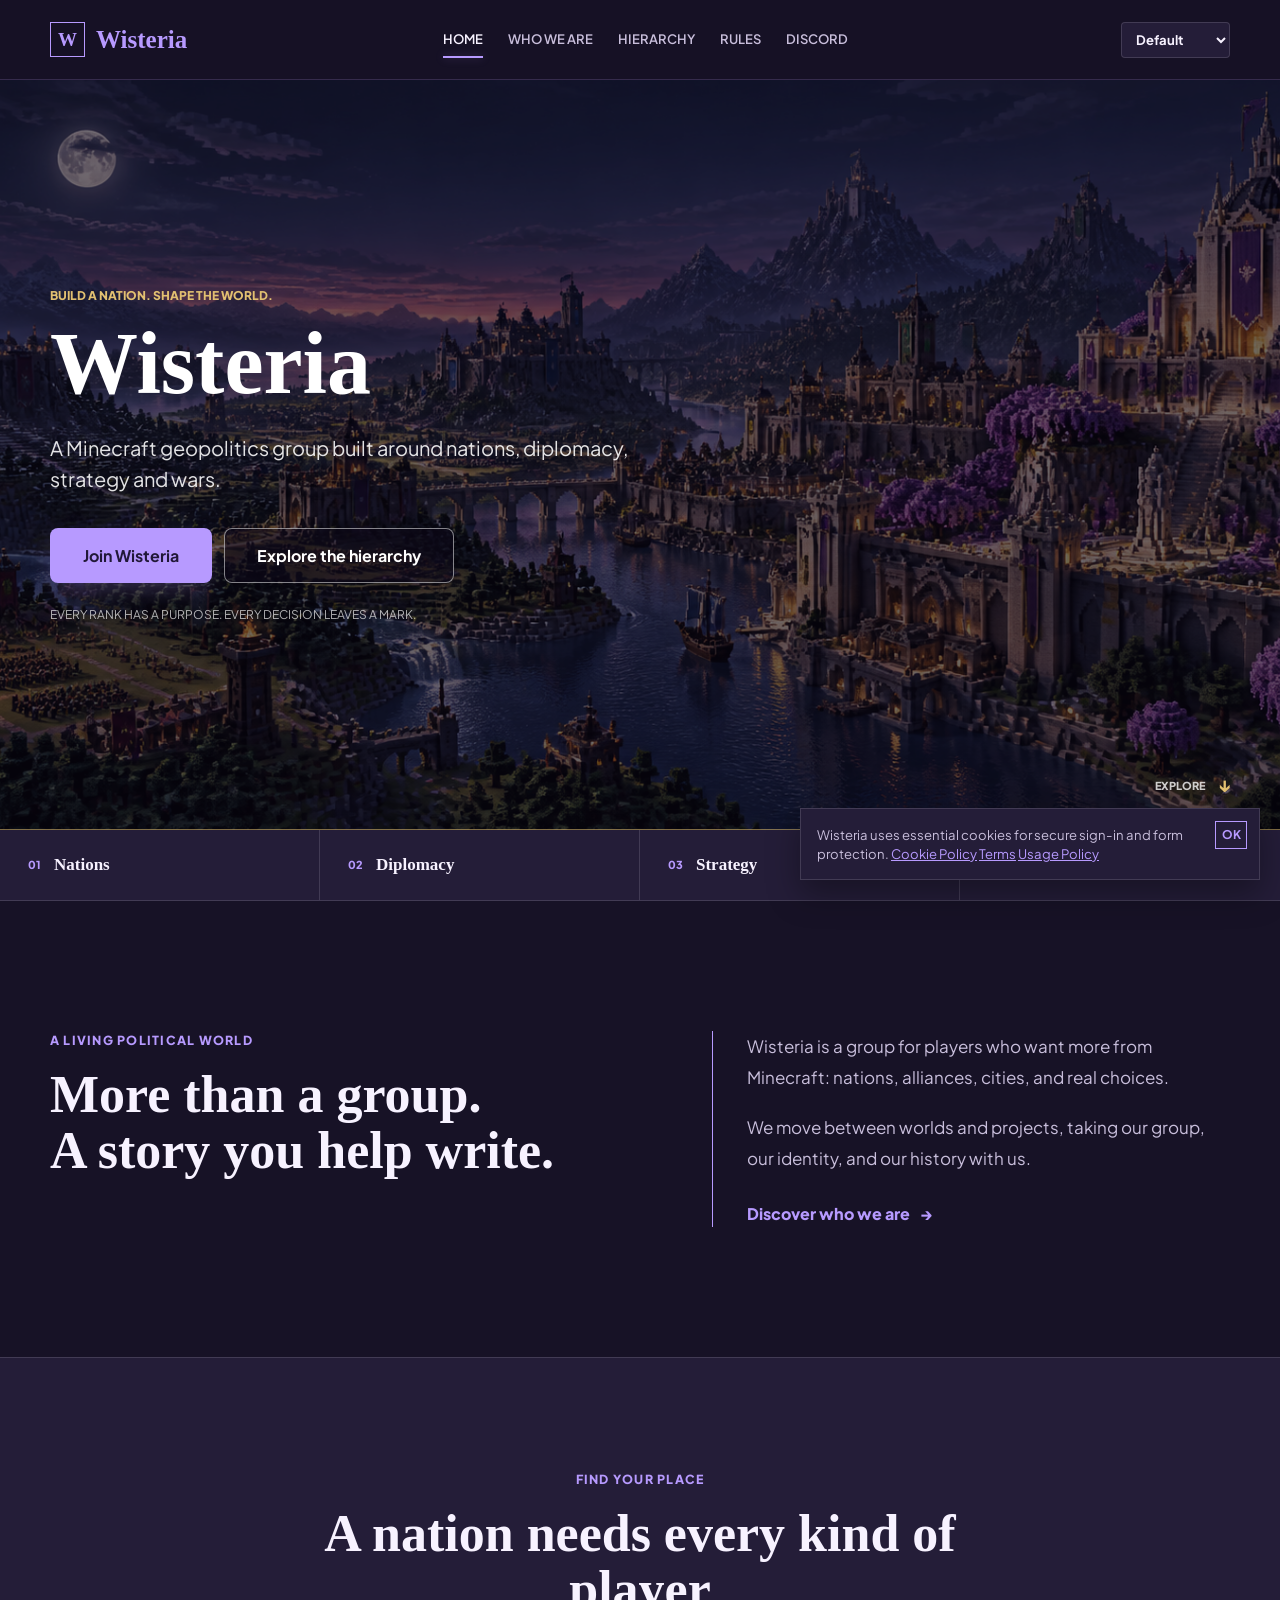
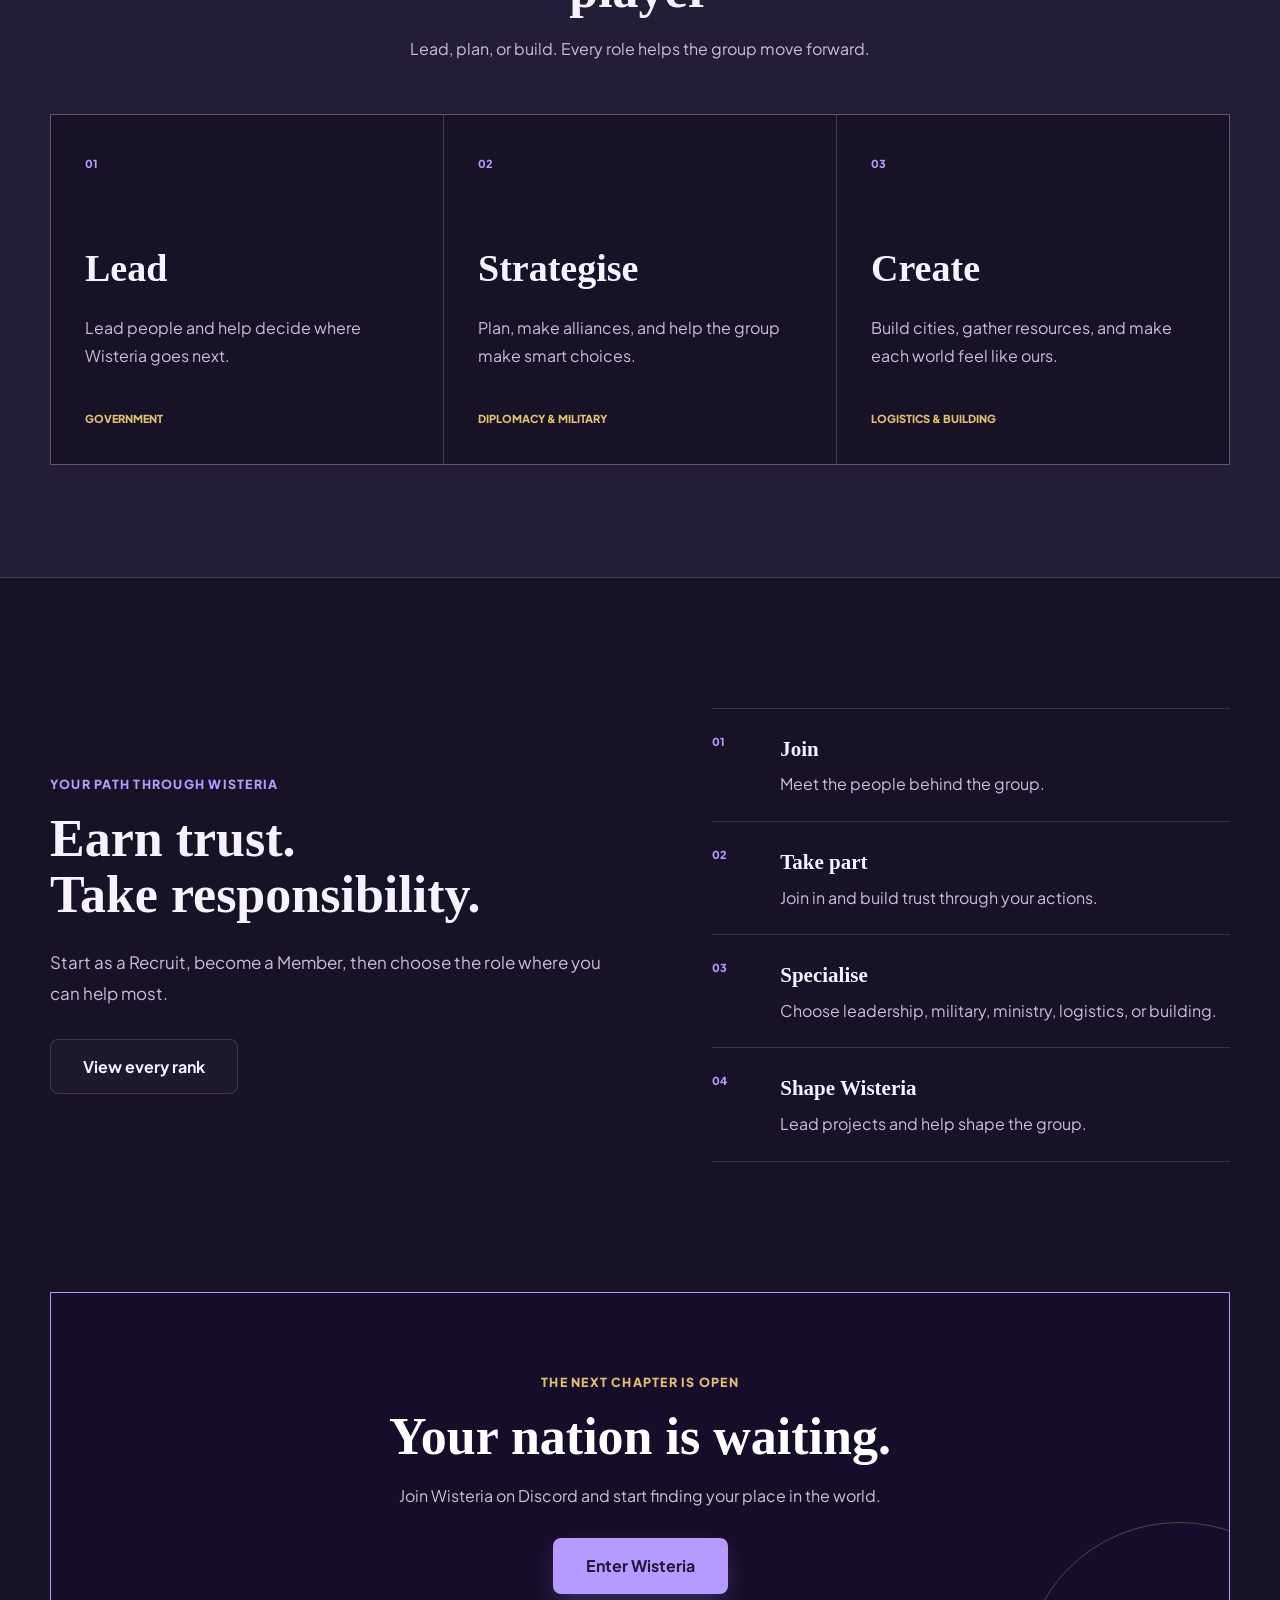
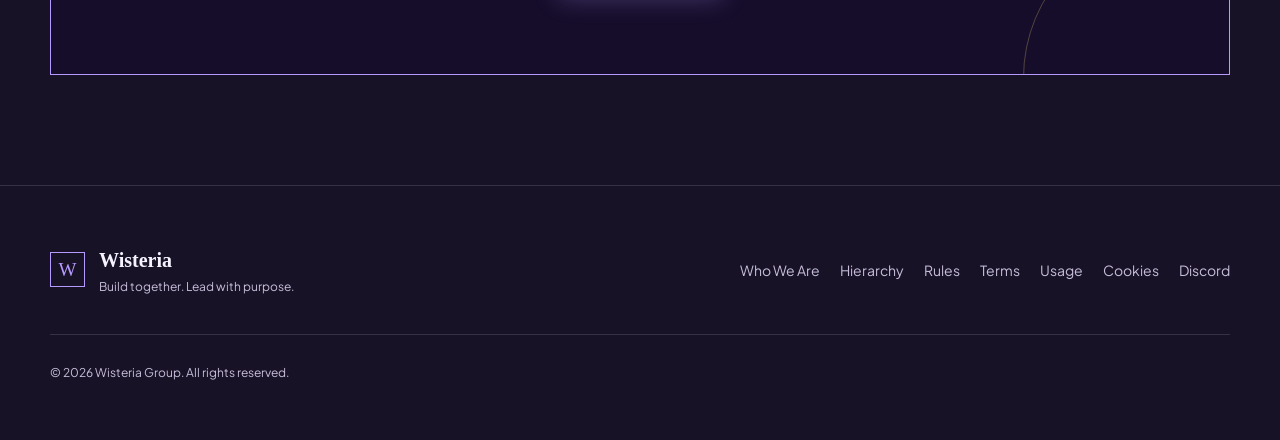
==== index.html @ 9d68438f "Publish public Wisteria site" ====
<!DOCTYPE html>
<html lang="en">
<head>
    <meta charset="UTF-8">
    <meta name="viewport" content="width=device-width, initial-scale=1.0">
    <meta name="description" content="Wisteria is a Minecraft geopolitics group built around nations, diplomacy, strategy and wars.">
    <title>Wisteria | Minecraft Geopolitics</title>
    <link rel="icon" href="favicon.png">
    <link rel="preload" href="wisteriaWorld.png" as="image">
    <link rel="stylesheet" href="style.css">
    <link rel="stylesheet" href="decked.css">
</head>
<body>
<nav id="navbar" aria-label="Primary navigation">
    <a class="brand" href="index.html" aria-label="Wisteria home"><span class="brandMark" aria-hidden="true">W</span><span>Wisteria</span></a>
    <div class="nav-links">
        <a href="index.html">Home</a>
        <a href="who-we-are.html">Who We Are</a>
        <a href="hierarchy.html">Hierarchy</a>
        <a href="rules.html">Rules</a>
        <a href="https://discord.gg/UKg8Kub9xY">Discord</a>
    </div>
</nav>

<main class="homeMain">
    <section class="homeHero" aria-labelledby="homeTitle">
        <div class="heroCopy reveal">
            <p class="heroKicker">Build a nation. Shape the world.</p>
            <h1 id="homeTitle">Wisteria</h1>
            <p class="heroLead">A Minecraft geopolitics group built around nations, diplomacy, strategy and wars.</p>
            <div class="heroActions">
                <a href="https://discord.gg/UKg8Kub9xY" class="button primary">Join Wisteria</a>
                <a href="hierarchy.html" class="button glassButton">Explore the hierarchy</a>
            </div>
            <p class="heroNote">Every rank has a purpose. Every decision leaves a mark.</p>
        </div>
        <a class="scrollCue" href="#world" aria-label="Explore Wisteria">Explore <span aria-hidden="true">↓</span></a>
    </section>

    <section class="signalBar" aria-label="Wisteria focus areas">
        <div><span>01</span><strong>Nations</strong></div>
        <div><span>02</span><strong>Diplomacy</strong></div>
        <div><span>03</span><strong>Strategy</strong></div>
        <div><span>04</span><strong>Community</strong></div>
    </section>

    <section class="storyBand" id="world">
        <div class="sectionHeading reveal">
            <p class="eyebrow">A living political world</p>
            <h2>More than a group.<br>A story you help write.</h2>
        </div>
        <div class="storyCopy reveal">
            <p>Wisteria is a group for players who want more from Minecraft: nations, alliances, cities, and real choices.</p>
            <p>We move between worlds and projects, taking our group, our identity, and our history with us.</p>
            <a class="textLink" href="who-we-are.html">Discover who we are <span aria-hidden="true">→</span></a>
        </div>
    </section>

    <section class="pillarSection" aria-labelledby="chooseRole">
        <div class="sectionHeading centered reveal">
            <p class="eyebrow">Find your place</p>
            <h2 id="chooseRole">A nation needs every kind of player</h2>
            <p>Lead, plan, or build. Every role helps the group move forward.</p>
        </div>
        <div class="pillarGrid">
            <article class="pillarCard reveal">
                <span class="pillarIndex">01</span>
                <h3>Lead</h3>
                <p>Lead people and help decide where Wisteria goes next.</p>
                <span class="pillarTag">Government</span>
            </article>
            <article class="pillarCard reveal">
                <span class="pillarIndex">02</span>
                <h3>Strategise</h3>
                <p>Plan, make alliances, and help the group make smart choices.</p>
                <span class="pillarTag">Diplomacy & Military</span>
            </article>
            <article class="pillarCard reveal">
                <span class="pillarIndex">03</span>
                <h3>Create</h3>
                <p>Build cities, gather resources, and make each world feel like ours.</p>
                <span class="pillarTag">Logistics & Building</span>
            </article>
        </div>
    </section>

    <section class="pathBand" aria-labelledby="pathTitle">
        <div class="pathIntro reveal">
            <p class="eyebrow">Your path through Wisteria</p>
            <h2 id="pathTitle">Earn trust.<br>Take responsibility.</h2>
            <p>Start as a Recruit, become a Member, then choose the role where you can help most.</p>
            <a class="button secondary" href="hierarchy.html">View every rank</a>
        </div>
        <ol class="pathSteps reveal">
            <li><span>01</span><div><strong>Join</strong><p>Meet the people behind the group.</p></div></li>
            <li><span>02</span><div><strong>Take part</strong><p>Join in and build trust through your actions.</p></div></li>
            <li><span>03</span><div><strong>Specialise</strong><p>Choose leadership, military, ministry, logistics, or building.</p></div></li>
            <li><span>04</span><div><strong>Shape Wisteria</strong><p>Lead projects and help shape the group.</p></div></li>
        </ol>
    </section>

    <section class="joinBand reveal">
        <p class="eyebrow">The next chapter is open</p>
        <h2>Your nation is waiting.</h2>
        <p>Join Wisteria on Discord and start finding your place in the world.</p>
        <a href="https://discord.gg/UKg8Kub9xY" class="button primary">Enter Wisteria</a>
    </section>
</main>

<aside class="cookie-notice" id="cookie-notice" aria-label="Cookie notice" hidden>
    <p>Wisteria uses essential cookies for secure sign-in and form protection. <a href="cookies.html">Cookie Policy</a> <a href="terms.html">Terms</a> <a href="usage-policy.html">Usage Policy</a></p>
    <button type="button" class="cookie-dismiss" data-cookie-dismiss aria-label="Dismiss cookie notice">OK</button>
</aside>

<footer class="siteFooter">
    <div class="footerBrand"><span class="brandMark" aria-hidden="true">W</span><div><strong>Wisteria</strong><p>Build together. Lead with purpose.</p></div></div>
    <div class="footer-links">
        <a href="who-we-are.html">Who We Are</a>
        <a href="hierarchy.html">Hierarchy</a>
        <a href="rules.html">Rules</a>
        <a href="terms.html">Terms</a>
        <a href="usage-policy.html">Usage</a>
        <a href="cookies.html">Cookies</a>
        <a href="https://discord.gg/UKg8Kub9xY">Discord</a>
    </div>
    <p class="footerMeta">&copy; 2026 Wisteria Group. All rights reserved.</p>
</footer>

<script src="script.js" data-cfasync="false"></script>
</body>
</html>
---- style.css ----
@import url('https://fonts.googleapis.com/css2?family=Plus+Jakarta+Sans:wght@400;500;600;700;800&display=swap');

:root {
    --bg-primary: #171226;
    --bg-secondary: #241d38;
    --bg-accent: #31264b;
    --text-primary: #f7f2ff;
    --text-secondary: #c8bedb;
    --accent: #b79aff;
    --accent-hover: #d1c0ff;
    --accent-glow: rgba(183, 154, 255, 0.28);
    --border: rgba(247, 242, 255, 0.14);
    --glass: rgba(23, 18, 38, 0.94);
    --on-accent: #211838;
    --nav-scrolled: rgba(13, 10, 24, 0.96);
    --rank-border: rgba(183, 154, 255, .52);
    --nav-height: 80px;
}

html[data-theme="dark"] {
    --bg-primary: #0e0b17;
    --bg-secondary: #181225;
    --bg-accent: #231a35;
    --text-primary: #f5f0ff;
    --text-secondary: #bbb0cd;
    --accent: #a98aff;
    --accent-hover: #c9b6ff;
    --accent-glow: rgba(169, 138, 255, .24);
    --border: rgba(245, 240, 255, .12);
    --glass: rgba(14, 11, 23, .96);
    --on-accent: #171024;
    --nav-scrolled: rgba(8, 6, 14, .98);
    --rank-border: rgba(169, 138, 255, .48);
}

html[data-theme="light"] {
    --bg-primary: #f7f4ff;
    --bg-secondary: #ffffff;
    --bg-accent: #ebe5fa;
    --text-primary: #211938;
    --text-secondary: #5f5574;
    --accent: #6d4fc2;
    --accent-hover: #583aa9;
    --accent-glow: rgba(109, 79, 194, .2);
    --border: rgba(54, 36, 92, .16);
    --glass: rgba(247, 244, 255, .95);
    --on-accent: #ffffff;
    --nav-scrolled: rgba(247, 244, 255, .98);
    --rank-border: rgba(109, 79, 194, .45);
}

* {
    box-sizing: border-box;
    margin: 0;
    padding: 0;
}

body {
    min-height: 100vh;
    font-family: 'Plus Jakarta Sans', sans-serif;
    background: var(--bg-primary);
    color: var(--text-primary);
    line-height: 1.6;
    overflow-x: hidden;
}

/* Custom Scrollbar */
::-webkit-scrollbar {
    width: 10px;
}

::-webkit-scrollbar-track {
    background: var(--bg-primary);
}

::-webkit-scrollbar-thumb {
    background: var(--bg-accent);
    border-radius: 5px;
}

::-webkit-scrollbar-thumb:hover {
    background: var(--accent);
}

nav {
    display: flex;
    justify-content: space-between;
    align-items: center;
    padding: 0 8%;
    height: var(--nav-height);
    background: var(--glass);
    backdrop-filter: blur(12px);
    -webkit-backdrop-filter: blur(12px);
    position: fixed;
    width: 100%;
    top: 0;
    z-index: 1000;
    border-bottom: 1px solid var(--border);
    transition: all 0.4s cubic-bezier(0.4, 0, 0.2, 1);
}

nav.scrolled {
    height: 70px;
    background: var(--nav-scrolled);
    border-bottom-color: var(--accent-glow);
}

nav h2, .brand {
    font-size: 28px;
    font-weight: 800;
    letter-spacing: 0;
    color: var(--accent);
    cursor: pointer;
    transition: transform 0.3s ease;
    text-decoration: none;
}

nav h2:hover {
    transform: scale(1.05);
}

nav .nav-links {
    display: flex;
    gap: 32px;
}

.theme-control { margin-left: 18px; }
.theme-control select { min-height: 36px; border: 1px solid var(--border); background: var(--bg-secondary); color: var(--text-primary); padding: 0 30px 0 10px; font: inherit; font-size: .82rem; font-weight: 700; cursor: pointer; }
.theme-control select:focus-visible { outline: 2px solid var(--accent); outline-offset: 2px; }
.theme-floating { position: fixed; right: 20px; top: 20px; z-index: 1200; margin: 0; }
.sr-only { position: absolute; width: 1px; height: 1px; padding: 0; margin: -1px; overflow: hidden; clip: rect(0, 0, 0, 0); white-space: nowrap; border: 0; }

nav a {
    color: var(--text-secondary);
    text-decoration: none;
    font-weight: 600;
    font-size: 15px;
    transition: all 0.3s ease;
    position: relative;
    padding: 8px 0;
}

nav a:hover, nav a.active {
    color: var(--text-primary);
}

nav a::after {
    content: '';
    position: absolute;
    bottom: 0;
    left: 0;
    width: 0;
    height: 2px;
    background: var(--accent);
    transition: width 0.3s ease;
    box-shadow: 0 0 10px var(--accent-glow);
}

nav a:hover::after, nav a.active::after {
    width: 100%;
}

main {
    max-width: 1200px;
    margin: var(--nav-height) auto 0;
    padding: 60px 20px;
}

.hero {
    text-align: center;
    padding: 100px 20px 140px;
    position: relative;
}

.hero::before { content: none; }

.hero h1 {
    font-size: clamp(48px, 8vw, 84px);
    font-weight: 800;
    margin-bottom: 24px;
    letter-spacing: 0;
    line-height: 1.1;
    color: var(--text-primary);
}

.hero p {
    max-width: 650px;
    margin: 0 auto 48px;
    font-size: 20px;
    color: var(--text-secondary);
    font-weight: 500;
}

.buttons {
    display: flex;
    justify-content: center;
    gap: 20px;
    margin-top: 48px;
}

.button {
    display: inline-flex;
    align-items: center;
    justify-content: center;
    padding: 14px 32px;
    border-radius: 8px;
    text-decoration: none;
    font-weight: 700;
    font-size: 16px;
    transition: all 0.3s cubic-bezier(0.4, 0, 0.2, 1);
    border: 1px solid transparent;
}

.primary {
    background: var(--accent);
    color: var(--on-accent);
    box-shadow: 0 10px 25px -5px var(--accent-glow);
}

.primary:hover {
    transform: translateY(-3px) scale(1.02);
    box-shadow: 0 20px 35px -5px var(--accent-glow);
    filter: brightness(1.1);
}

.secondary {
    background: rgba(255, 255, 255, 0.03);
    color: var(--text-primary);
    border: 1px solid var(--border);
    backdrop-filter: blur(4px);
}

.secondary:hover {
    background: rgba(255, 255, 255, 0.08);
    transform: translateY(-3px);
    border-color: var(--accent);
}

.features {
    display: grid;
    grid-template-columns: repeat(auto-fit, minmax(320px, 1fr));
    justify-content: center;
    gap: 32px;
    margin-top: 60px;
}

.card {
    background: var(--bg-secondary);
    border: 1px solid var(--border);
    border-radius: 8px;
    padding: 48px;
    text-align: left;
    transition: all 0.4s cubic-bezier(0.4, 0, 0.2, 1);
    position: relative;
    overflow: hidden;
}

.card:hover {
    border-color: var(--accent);
    transform: translateY(-10px);
    box-shadow: 0 30px 60px -12px rgba(0, 0, 0, 0.5);
}

.card h3 {
    font-size: 24px;
    margin-bottom: 20px;
    color: var(--text-primary);
    font-weight: 800;
    letter-spacing: -0.02em;
}

.card p {
    color: var(--text-secondary);
    line-height: 1.7;
    font-size: 16px;
}

.section-title {
    text-align: center;
    font-size: 42px;
    font-weight: 800;
    margin-bottom: 60px;
    letter-spacing: -0.02em;
}

.about {
    text-align: center;
    margin: 120px auto;
    max-width: 1000px;
    padding: 60px 40px;
    background: transparent;
    border-radius: 0;
}

footer {
    text-align: center;
    padding: 60px 20px;
    margin-top: 100px;
    border-top: 1px solid var(--border);
    color: var(--text-secondary);
    font-size: 14px;
    background: var(--bg-primary);
}

footer p {
    margin-bottom: 10px;
}

footer .footer-links {
    margin-top: 20px;
    display: flex;
    justify-content: center;
    gap: 20px;
}

footer a {
    color: var(--text-secondary);
    text-decoration: none;
    transition: color 0.3s ease;
}

footer a:hover {
    color: var(--accent);
}

.legal-page { max-width: 820px; }
.legal-page h1 { font-size: 2.4rem; margin-bottom: 10px; }
.legal-page .legal-intro, .legal-page p, .legal-page li { color: var(--text-secondary); }
.legal-page section { margin-top: 32px; }
.legal-page h2 { color: var(--accent); font-size: 1.2rem; margin-bottom: 10px; }
.legal-page ul { padding-left: 22px; }
.legal-page li + li { margin-top: 8px; }
.legal-check { display: flex; gap: 9px; align-items: flex-start; font-size: .9rem; color: var(--text-secondary); }
.legal-check input { width: auto; margin-top: .35rem; accent-color: var(--accent); }
.legal-check a, .document-legal a { color: var(--accent); }
.document-legal { color: var(--text-secondary); font-size: .8rem; margin-top: 16px; }
.cookie-notice { position: fixed; right: 20px; bottom: 20px; z-index: 1200; width: min(460px, calc(100% - 40px)); padding: 16px; border: 1px solid var(--border); background: var(--bg-secondary); box-shadow: 0 14px 32px rgba(0, 0, 0, .35); }
.cookie-notice p { color: var(--text-secondary); font-size: .82rem; line-height: 1.45; padding-right: 46px; }
.cookie-notice a { color: var(--accent); }
.cookie-dismiss { position: absolute; top: 12px; right: 12px; min-width: 32px; min-height: 28px; border: 1px solid var(--accent); background: transparent; color: var(--accent); cursor: pointer; font: inherit; font-size: .75rem; font-weight: 700; }

.rules-grid {
    display: grid;
    grid-template-columns: repeat(auto-fit, minmax(400px, 1fr));
    justify-content: center;
    gap: 32px;
    margin-top: 40px;
}

.rule-item {
    background: var(--bg-secondary);
    border: 1px solid var(--border);
    border-radius: 8px;
    padding: 40px;
    text-align: center;
    transition: all 0.4s cubic-bezier(0.4, 0, 0.2, 1);
}

.rule-item:hover {
    border-color: var(--accent);
    transform: translateY(-8px);
    box-shadow: 0 20px 40px -10px rgba(0, 0, 0, 0.5);
}

.rule-item h3 {
    color: var(--accent);
    margin-bottom: 16px;
    font-size: 24px;
    font-weight: 800;
}

.rule-item p {
    color: var(--text-secondary);
    font-size: 16px;
    line-height: 1.6;
}

.rule-item a {
    color: var(--accent);
    text-decoration: none;
    font-weight: 600;
}

.rule-item a:hover {
    text-decoration: underline;
}

/* Hierarchy specific */
.hierarchy-grid {
    display: grid;
    grid-template-columns: repeat(auto-fit, minmax(320px, 1fr));
    justify-content: center;
    gap: 24px;
    margin-top: 40px;
}

.rank-card {
    background: var(--bg-secondary);
    border: 1px solid var(--border);
    border-radius: 8px;
    padding: 32px;
    text-align: center;
    transition: all 0.4s cubic-bezier(0.4, 0, 0.2, 1);
}

.rank-card:hover {
    border-color: var(--accent);
    transform: scale(1.03);
    box-shadow: 0 20px 40px -10px rgba(0, 0, 0, 0.3);
}

.rank-card h3 {
    color: var(--accent);
    margin-bottom: 12px;
    font-size: 20px;
    font-weight: 800;
}

.branch-title {
    margin-top: 100px;
    display: flex;
    align-items: center;
    gap: 24px;
    font-size: 32px;
}

.branch-title::after {
    content: '';
    flex: 1;
    height: 1px;
    background: linear-gradient(to right, var(--border), transparent);
}
@keyframes fadeInUp {
    from { opacity: 0; transform: translateY(30px); }
    to { opacity: 1; transform: translateY(0); }
}

.reveal {
    opacity: 1;
    transform: none;
    transition: all 0.8s cubic-bezier(0.4, 0, 0.2, 1);
}

.reveal.active {
    opacity: 1;
    transform: translateY(0);
}

@media (max-width: 768px) {
    nav { 
        padding: 0 5%;
    }
    nav { height: auto; min-height: 66px; align-items: flex-start; padding: 14px 5%; gap: 12px; }
    nav .nav-links { display: flex; flex: 1; justify-content: flex-end; gap: 14px; overflow-x: auto; padding-bottom: 2px; }
    nav .nav-links a { flex: 0 0 auto; font-size: 13px; }
    main { margin-top: 66px; padding: 38px 16px; }
    .hero { padding: 80px 20px 100px; }
    .hero h1 { font-size: 48px; }
    .buttons { flex-direction: column; width: 100%; max-width: 300px; margin: 48px auto 0; }
    .button { width: 100%; }
    .features { grid-template-columns: 1fr; }
    .card { padding: 32px; }
    .section-title { font-size: 32px; }
}

.page-intro { max-width: 760px; padding: 72px 0 36px; }
.page-intro h1, .document-shell h1 { font-size: clamp(2.4rem, 6vw, 4.7rem); line-height: 1; margin: 10px 0 18px; }
.page-intro p:not(.eyebrow) { color: var(--text-secondary); max-width: 680px; font-size: 1.08rem; }
.eyebrow { color: var(--accent); font-size: .78rem; font-weight: 800; letter-spacing: .1em; text-transform: uppercase; }

.hierarchy-explorer { display: grid; gap: 26px; }
.rank-overview { display: grid; gap: 14px; padding: 26px; border: 1px solid var(--border); background: var(--bg-secondary); }
.rank-tier { display: flex; justify-content: center; gap: 16px; position: relative; }
.rank-tier:not(:last-child)::after { content: ''; position: absolute; left: 50%; bottom: -14px; height: 14px; border-left: 1px solid var(--accent); }
.branch-grid { display: grid; grid-template-columns: repeat(4, minmax(0, 1fr)); gap: 14px; }
.hierarchy-branch { border: 1px solid var(--border); background: var(--bg-secondary); padding: 18px; }
.hierarchy-branch h2 { color: var(--accent); font-size: .85rem; letter-spacing: .08em; text-transform: uppercase; margin-bottom: 16px; }
.rank-stack { display: grid; gap: 10px; }
.rank-stack .rank-node:not(:last-child)::after { content: '↑'; display: block; color: var(--text-secondary); font-size: .85rem; margin-top: 8px; }
.rank-node { width: 100%; min-height: 44px; border: 1px solid var(--rank-border); background: var(--bg-accent); color: var(--text-primary); padding: 10px 12px; font: inherit; font-weight: 700; cursor: pointer; transition: background .2s ease, color .2s ease, transform .2s ease; }
.rank-node:hover, .rank-node:focus-visible, .rank-node.selected { background: var(--accent); color: var(--on-accent); outline: none; transform: translateY(-1px); }
.community-tier { display: grid; grid-template-columns: repeat(3, 1fr); gap: 14px; padding: 18px; background: var(--bg-accent); }
.rank-detail { border-left: 3px solid var(--accent); background: var(--bg-accent); padding: 24px; }
.rank-detail h2 { margin: 8px 0; font-size: 1.5rem; }
.rank-detail p:last-child { color: var(--text-secondary); }

.documents-page { display: grid; min-height: 100vh; place-items: center; padding: 24px; }
.document-shell { width: min(920px, 100%); }
.document-auth-card { width: min(460px, 100%); margin: 28px auto 0; padding: 32px; background: var(--bg-secondary); border: 1px solid var(--border); }
.document-auth-card > p:not(.eyebrow) { color: var(--text-secondary); margin-bottom: 24px; }
.document-form { display: grid; gap: 16px; }
.document-form label { display: grid; gap: 7px; font-weight: 700; }
.document-form input { width: 100%; min-height: 44px; border: 1px solid var(--border); background: var(--bg-primary); color: var(--text-primary); padding: 10px; font: inherit; }
.form-error { color: #ffd1ca !important; background: #4a2823; padding: 10px; }
.document-library { display: grid; gap: 28px; }
.document-library-header { display: flex; align-items: end; justify-content: space-between; gap: 16px; }
.document-list { display: grid; gap: 10px; }
.document-item { display: grid; grid-template-columns: auto 1fr auto; align-items: center; gap: 14px; text-decoration: none; color: var(--text-primary); border: 1px solid var(--border); background: var(--bg-secondary); padding: 16px; }
.document-item:hover { border-color: var(--accent); }
.document-mark { color: var(--accent); font-weight: 800; font-size: .75rem; min-width: 42px; }
.document-actions { display: flex; gap: 12px; justify-content: flex-end; font-size: .86rem; }
.document-actions a { color: var(--text-secondary); text-decoration: none; }
.document-actions a:hover { color: var(--accent); }
.document-preview { overflow: auto; max-height: 70vh; margin: 0; border: 1px solid var(--border); background: var(--bg-secondary); padding: 18px; color: var(--text-primary); white-space: pre-wrap; overflow-wrap: anywhere; font: inherit; line-height: 1.55; }
.document-empty { border: 1px dashed var(--border); padding: 42px 24px; text-align: center; color: var(--text-secondary); }

@media (max-width: 900px) { .branch-grid { grid-template-columns: repeat(2, minmax(0, 1fr)); } }
@media (max-width: 600px) {
    .page-intro { padding-top: 46px; }
    .branch-grid, .community-tier { grid-template-columns: 1fr; }
    .rank-tier { flex-direction: column; align-items: stretch; }
    .rank-tier:not(:last-child)::after { display: none; }
    .rank-overview { padding: 16px; }
    .document-library-header { align-items: flex-start; flex-direction: column; }
    .document-item { grid-template-columns: auto 1fr; }
    .document-actions { grid-column: 2; justify-content: flex-start; }
    .cookie-notice { right: 12px; bottom: 12px; width: calc(100% - 24px); }
    .theme-floating { right: 12px; top: 12px; }
}
---- decked.css ----
/* Wisteria's shared visual layer. New selectors use camelCase. */
:root {
    --displayFont: Georgia, 'Times New Roman', serif;
    --contentWidth: 1180px;
    --purpleDeep: #160d2b;
    --purpleMid: #6f42c1;
    --purpleBright: #c4a7ff;
    --gold: #e2c071;
    --heroOverlay: rgba(10, 6, 19, .58);
    --softSurface: rgba(255, 255, 255, .035);
}

html[data-theme="dark"] {
    --heroOverlay: rgba(4, 3, 8, .68);
    --softSurface: rgba(255, 255, 255, .028);
}

html[data-theme="light"] {
    --purpleDeep: #3b216f;
    --purpleMid: #6943b5;
    --purpleBright: #6943b5;
    --gold: #765313;
    --heroOverlay: rgba(31, 16, 57, .54);
    --softSurface: rgba(73, 43, 125, .045);
}

html { scroll-behavior: smooth; }

::selection { background-color: var(--accent); color: var(--on-accent); }

body {
    background-color: var(--bg-primary);
    background-image: none !important;
    color: var(--text-primary);
    transition: background-color .25s ease, color .25s ease;
}

nav {
    border-bottom-color: rgba(196, 167, 255, .18);
    padding-inline: max(24px, calc((100% - var(--contentWidth)) / 2));
}

nav .brand {
    display: inline-flex;
    align-items: center;
    gap: 11px;
    font-family: var(--displayFont);
    font-size: 25px;
}

.brandMark {
    display: inline-grid;
    place-items: center;
    width: 35px;
    height: 35px;
    border: 1px solid var(--accent);
    color: var(--accent);
    font-family: var(--displayFont);
    font-size: 19px;
    line-height: 1;
}

nav .nav-links { gap: 25px; }
nav .nav-links a { font-size: 13px; text-transform: uppercase; }
.menuButton { display: none; }

nav .brand { transition: color .2s ease, transform .2s ease; }
nav .brand:hover { color: var(--gold); transform: translateY(-1px); }

.theme-control select {
    border-radius: 4px;
    background-color: var(--bg-secondary);
}

.homeMain {
    max-width: none;
    margin-top: var(--nav-height);
    padding: 0;
}

.homeHero {
    position: relative;
    display: flex;
    align-items: center;
    min-height: max(620px, calc(100vh - var(--nav-height) - 70px));
    max-height: 850px;
    padding: 70px max(24px, calc((100% - var(--contentWidth)) / 2));
    isolation: isolate;
    overflow: hidden;
    background-color: #120b22;
    background-image: url('wisteriaWorld.png');
    background-size: cover;
    background-position: center;
}

.homeHero::before {
    content: '';
    position: absolute;
    inset: 0;
    z-index: -1;
    background-color: var(--heroOverlay);
}

.homeHero::before { animation: heroShade 10s ease-in-out infinite alternate; }

.homeHero::after {
    content: '';
    position: absolute;
    left: 0;
    right: 0;
    bottom: 0;
    height: 1px;
    background-color: rgba(226, 192, 113, .55);
}

.heroCopy {
    width: min(650px, 100%);
    color: #fff;
}

.homeHero .heroCopy.active { animation: heroArrival .85s cubic-bezier(.16, 1, .3, 1) both; }

.heroKicker {
    margin-bottom: 18px;
    color: #e2c071;
    font-size: 12px;
    font-weight: 800;
    text-transform: uppercase;
}

.homeHero h1 {
    margin: 0;
    color: #fff;
    font-family: var(--displayFont);
    font-size: 88px;
    font-weight: 700;
    line-height: .94;
}

.heroLead {
    max-width: 590px;
    margin-top: 26px;
    color: rgba(255, 255, 255, .88);
    font-size: 20px;
    line-height: 1.55;
}

.heroActions {
    display: flex;
    flex-wrap: wrap;
    gap: 12px;
    margin-top: 34px;
}

.heroActions .button { min-height: 49px; }

.glassButton {
    border-color: rgba(255, 255, 255, .5);
    background-color: rgba(14, 9, 27, .5);
    color: #fff;
}

.glassButton:hover {
    border-color: #fff;
    background-color: rgba(14, 9, 27, .76);
    transform: translateY(-2px);
}

.heroNote {
    margin-top: 22px;
    color: rgba(255, 255, 255, .68);
    font-size: 12px;
    text-transform: uppercase;
}

.scrollCue {
    position: absolute;
    right: max(24px, calc((100% - var(--contentWidth)) / 2));
    bottom: 30px;
    display: flex;
    align-items: center;
    gap: 12px;
    color: rgba(255, 255, 255, .78);
    font-size: 11px;
    font-weight: 800;
    text-decoration: none;
    text-transform: uppercase;
}

.scrollCue span { color: #e2c071; font-size: 18px; }
.scrollCue span { animation: scrollBounce 1.7s ease-in-out infinite; }

.signalBar {
    display: grid;
    grid-template-columns: repeat(4, 1fr);
    width: 100%;
    border-bottom: 1px solid var(--border);
    background-color: var(--bg-secondary);
}

.signalBar div {
    display: flex;
    align-items: center;
    gap: 13px;
    min-height: 70px;
    padding: 16px 28px;
    border-right: 1px solid var(--border);
}

.signalBar div { transition: background-color .25s ease, color .25s ease; }
.signalBar div:hover { background-color: var(--bg-accent); }

.signalBar div:last-child { border-right: 0; }
.signalBar span { color: var(--accent); font-size: 11px; font-weight: 800; }
.signalBar strong { font-family: var(--displayFont); font-size: 17px; }

.storyBand,
.pathBand {
    display: grid;
    grid-template-columns: 1.05fr .95fr;
    gap: 90px;
    width: min(var(--contentWidth), calc(100% - 48px));
    margin: 0 auto;
    padding: 130px 0;
}

.sectionHeading h2,
.pathIntro h2,
.joinBand h2 {
    max-width: 760px;
    margin-top: 16px;
    font-family: var(--displayFont);
    font-size: 52px;
    font-weight: 700;
    line-height: 1.08;
}

.sectionHeading.centered {
    max-width: 760px;
    margin: 0 auto 52px;
    text-align: center;
}

.sectionHeading.centered p:last-child {
    max-width: 630px;
    margin: 18px auto 0;
    color: var(--text-secondary);
}

.storyCopy {
    align-self: end;
    border-left: 1px solid var(--accent);
    padding-left: 34px;
}

.storyCopy p,
.pathIntro > p:not(.eyebrow) {
    color: var(--text-secondary);
    font-size: 17px;
    line-height: 1.8;
}

.storyCopy p + p { margin-top: 20px; }

.textLink {
    display: inline-flex;
    gap: 10px;
    margin-top: 28px;
    color: var(--accent);
    font-weight: 800;
    text-decoration: none;
}

.textLink:hover { color: var(--accent-hover); }

.pillarSection {
    padding: 112px max(24px, calc((100% - var(--contentWidth)) / 2));
    border-block: 1px solid var(--border);
    background-color: var(--bg-secondary);
}

.pillarGrid {
    display: grid;
    grid-template-columns: repeat(3, 1fr);
    gap: 1px;
    border: 1px solid var(--border);
    background-color: var(--border);
}

.pillarCard {
    min-height: 330px;
    padding: 34px;
    background-color: var(--bg-primary);
    transition: background-color .25s ease, transform .3s cubic-bezier(.16, 1, .3, 1);
}

.pillarCard:hover { background-color: var(--bg-accent); transform: translateY(-7px); }
.pillarIndex { color: var(--accent); font-size: 11px; font-weight: 800; }

.pillarCard h3 {
    margin-top: 64px;
    font-family: var(--displayFont);
    font-size: 38px;
}

.pillarCard p { margin-top: 15px; color: var(--text-secondary); line-height: 1.75; }
.pillarTag { display: inline-block; margin-top: 40px; color: var(--gold); font-size: 11px; font-weight: 800; text-transform: uppercase; }

.pathBand { align-items: center; }
.pathIntro > p:not(.eyebrow) { margin: 24px 0 30px; }
.pathIntro .button { width: auto; }

.pathSteps { list-style: none; border-top: 1px solid var(--border); }

.pathSteps li {
    display: grid;
    grid-template-columns: 52px 1fr;
    gap: 16px;
    padding: 24px 0;
    border-bottom: 1px solid var(--border);
}

.pathSteps li { transition: padding-left .25s ease, background-color .25s ease; }
.pathSteps li:hover { padding-left: 12px; background-color: var(--softSurface); }

.pathSteps li > span { color: var(--accent); font-size: 11px; font-weight: 800; }
.pathSteps strong { font-family: var(--displayFont); font-size: 21px; }
.pathSteps p { margin-top: 5px; color: var(--text-secondary); }

.joinBand {
    width: min(var(--contentWidth), calc(100% - 48px));
    margin: 0 auto 110px;
    padding: 80px 44px;
    border: 1px solid var(--accent);
    background-color: var(--purpleDeep);
    color: #fff;
    text-align: center;
}

.joinBand { position: relative; overflow: hidden; }
.joinBand::after {
    content: '';
    position: absolute;
    inset: auto -9% -160px auto;
    width: 310px;
    height: 310px;
    border: 1px solid rgba(226, 192, 113, .3);
    border-radius: 50%;
    pointer-events: none;
}

.joinBand .eyebrow { color: #e2c071; }
.joinBand h2 { margin-inline: auto; color: #fff; }
.joinBand > p:not(.eyebrow) { margin: 18px auto 30px; color: rgba(255, 255, 255, .76); }

.siteFooter {
    display: grid;
    grid-template-columns: auto 1fr;
    gap: 38px 60px;
    align-items: center;
    max-width: none;
    margin-top: 0;
    padding: 58px max(24px, calc((100% - var(--contentWidth)) / 2));
    text-align: left;
}

.footerBrand { display: flex; align-items: center; gap: 14px; }
.footerBrand strong { color: var(--text-primary); font-family: var(--displayFont); font-size: 20px; }
.footerBrand p { margin: 1px 0 0; font-size: 12px; }
.siteFooter .footer-links { justify-content: flex-end; flex-wrap: wrap; margin: 0; }
.footerMeta { grid-column: 1 / -1; margin: 0; padding-top: 28px; border-top: 1px solid var(--border); font-size: 12px; }

/* Inner public pages */
body:not(:has(.homeMain)) > main:not(.document-shell) {
    width: min(var(--contentWidth), calc(100% - 48px));
    max-width: none;
    padding-top: 70px;
}

.pageHero,
.page-intro {
    max-width: 850px;
    padding: 70px 0 60px;
    text-align: left;
}

.pageHero,
.page-intro {
    position: relative;
    border-bottom: 1px solid var(--border);
}

.pageHero::after,
.page-intro::after {
    content: '';
    position: absolute;
    bottom: -1px;
    left: 0;
    width: min(180px, 32%);
    height: 2px;
    background-color: var(--accent);
}

.pageHero h1,
.page-intro h1,
.legal-page h1 {
    margin-top: 12px;
    font-family: var(--displayFont);
    font-size: 64px;
    line-height: 1;
}

.pageHero p,
.page-intro p:not(.eyebrow) {
    max-width: 720px;
    margin: 20px 0 0;
    color: var(--text-secondary);
    font-size: 18px;
}

.card,
.rule-item,
.rank-overview,
.hierarchy-branch,
.rank-detail,
.document-auth-card,
.document-item,
.document-preview {
    border-color: var(--border);
    box-shadow: none;
}

.card:hover,
.rule-item:hover { box-shadow: 0 20px 46px rgba(11, 6, 22, .22); }

.rules-grid { grid-template-columns: repeat(3, minmax(0, 1fr)); gap: 14px; }
.rule-item { padding: 28px; text-align: left; }
.rule-item h3 { font-family: var(--displayFont); font-size: 24px; }
.rule-item { position: relative; overflow: hidden; }
.rule-item::before { content: ''; position: absolute; inset: 0 auto 0 0; width: 3px; background-color: var(--accent); transform: scaleY(0); transform-origin: bottom; transition: transform .3s ease; }
.rule-item:hover::before { transform: scaleY(1); }

.hierarchy-explorer { gap: 18px; }
.rank-overview { padding: 28px; }
.hierarchy-branch { padding: 20px; }
.rank-node { border-radius: 4px; }
.hierarchy-branch { transition: border-color .25s ease, transform .25s ease; }
.hierarchy-branch:hover { border-color: var(--rank-border); transform: translateY(-3px); }
.rank-node { position: relative; overflow: hidden; }
.rank-node::after { transition: transform .25s ease, opacity .25s ease; }
.rank-node:hover { box-shadow: 0 10px 22px rgba(10, 6, 22, .2); }
.rank-detail { transition: border-color .25s ease, background-color .25s ease; }
.rank-detail.rankUpdated { animation: detailPulse .5s ease; }

.legal-page section {
    padding: 26px 0;
    border-top: 1px solid var(--border);
}

.legal-page .legal-intro { max-width: 720px; font-size: 18px; line-height: 1.75; }
.legal-page section { transition: padding-left .25s ease, background-color .25s ease; }
.legal-page section:hover { padding-left: 18px; background-color: var(--softSurface); }

.legal-page section:last-of-type { border-bottom: 1px solid var(--border); }
.legal-page h2 { font-family: var(--displayFont); font-size: 25px; }

.documents-page { background-color: var(--bg-primary); }
.document-auth-card { border-top: 3px solid var(--accent); }

.login-card {
    border: 1px solid var(--border) !important;
    border-top: 3px solid var(--accent) !important;
    border-radius: 6px !important;
    background-color: var(--bg-secondary) !important;
}

/* Reusable entrance choreography. JavaScript opts the elements into view. */
.reveal { opacity: 0; transform: translateY(26px); }
.reveal.active { opacity: 1; transform: translateY(0); }
.reveal:nth-child(2) { transition-delay: .07s; }
.reveal:nth-child(3) { transition-delay: .14s; }
.reveal:nth-child(4) { transition-delay: .21s; }

.pillarCard.reveal:nth-child(2), .rule-item.reveal:nth-child(2) { transition-delay: .08s; }
.pillarCard.reveal:nth-child(3), .rule-item.reveal:nth-child(3) { transition-delay: .16s; }
.rule-item.reveal:nth-child(4) { transition-delay: .24s; }
.rule-item.reveal:nth-child(5) { transition-delay: .32s; }
.rule-item.reveal:nth-child(6) { transition-delay: .4s; }

@keyframes heroShade {
    from { opacity: .82; }
    to { opacity: 1; }
}

@keyframes heroArrival {
    from { opacity: 0; transform: translateY(30px); }
    to { opacity: 1; transform: translateY(0); }
}

@keyframes scrollBounce {
    0%, 100% { transform: translateY(0); }
    50% { transform: translateY(5px); }
}

@keyframes detailPulse {
    0% { transform: translateX(0); }
    45% { transform: translateX(8px); }
    100% { transform: translateX(0); }
}

@media (prefers-reduced-motion: reduce) {
    *, *::before, *::after { animation-duration: .01ms !important; animation-iteration-count: 1 !important; scroll-behavior: auto !important; transition-duration: .01ms !important; }
    .reveal { opacity: 1; transform: none; }
}

@media (max-width: 980px) {
    nav .nav-links { gap: 16px; }
    .homeHero h1 { font-size: 70px; }
    .storyBand, .pathBand { gap: 50px; }
    .sectionHeading h2, .pathIntro h2, .joinBand h2 { font-size: 44px; }
    .rules-grid { grid-template-columns: repeat(2, minmax(0, 1fr)); }
}

@media (max-width: 768px) {
    nav { align-items: center; min-height: 66px; padding: 12px 16px; }
    nav .brand span:last-child { display: inline; }
    nav .nav-links { position: absolute; top: 66px; left: 0; right: 0; display: none; flex-direction: column; gap: 0; overflow: visible; padding: 10px 16px 18px; border-bottom: 1px solid var(--border); background-color: var(--nav-scrolled); }
    nav.menuOpen .nav-links { display: flex; }
    nav .nav-links a { padding: 12px 4px; }
    .menuButton { order: 2; display: grid; gap: 4px; width: 38px; height: 38px; place-content: center; border: 1px solid var(--border); background: var(--bg-secondary); cursor: pointer; }
    .menuButton span { display: block; width: 16px; height: 1px; background-color: var(--text-primary); transition: transform .2s ease, opacity .2s ease; }
    .menuOpen .menuButton span:first-child { transform: translateY(5px) rotate(45deg); }
    .menuOpen .menuButton span:nth-child(2) { opacity: 0; }
    .menuOpen .menuButton span:last-child { transform: translateY(-5px) rotate(-45deg); }
    .theme-control { align-self: center; flex: 0 0 auto; }
    nav .theme-control { order: 3; }
    .theme-control select { width: auto; min-width: 78px; padding: 0 8px; color: var(--text-primary); }
    .theme-control select option { color: #111; }
    .homeMain { margin-top: 66px; }
    .homeHero { min-height: calc(100svh - 116px); max-height: none; padding: 54px 20px 80px; background-position: 62% center; }
    .homeHero h1 { font-size: 55px; }
    .heroLead { font-size: 17px; }
    .scrollCue { display: none; }
    .signalBar { grid-template-columns: repeat(2, 1fr); }
    .signalBar div:nth-child(2) { border-right: 0; }
    .signalBar div:nth-child(-n+2) { border-bottom: 1px solid var(--border); }
    .storyBand, .pathBand { grid-template-columns: 1fr; gap: 40px; padding: 82px 0; }
    .sectionHeading h2, .pathIntro h2, .joinBand h2 { font-size: 39px; }
    .storyCopy { padding-left: 22px; }
    .pillarSection { padding-block: 78px; }
    .pillarGrid { grid-template-columns: 1fr; }
    .pillarCard { min-height: 260px; }
    .pillarCard h3 { margin-top: 36px; }
    .joinBand { padding: 60px 22px; }
    .siteFooter { grid-template-columns: 1fr; }
    .siteFooter .footer-links { justify-content: flex-start; }
    .pageHero h1, .page-intro h1, .legal-page h1 { font-size: 47px; }
    .rules-grid { grid-template-columns: 1fr; }
}

@media (max-width: 480px) {
    .homeHero h1 { font-size: 48px; }
    .heroActions { flex-direction: column; }
    .heroActions .button { width: 100%; }
    .signalBar div { min-height: 60px; padding: 12px 16px; }
    .signalBar strong { font-size: 15px; }
    .storyBand, .pathBand, .joinBand { width: calc(100% - 32px); }
    .sectionHeading h2, .pathIntro h2, .joinBand h2 { font-size: 34px; }
    .pillarSection { padding-inline: 16px; }
    .siteFooter { padding-inline: 16px; }
}
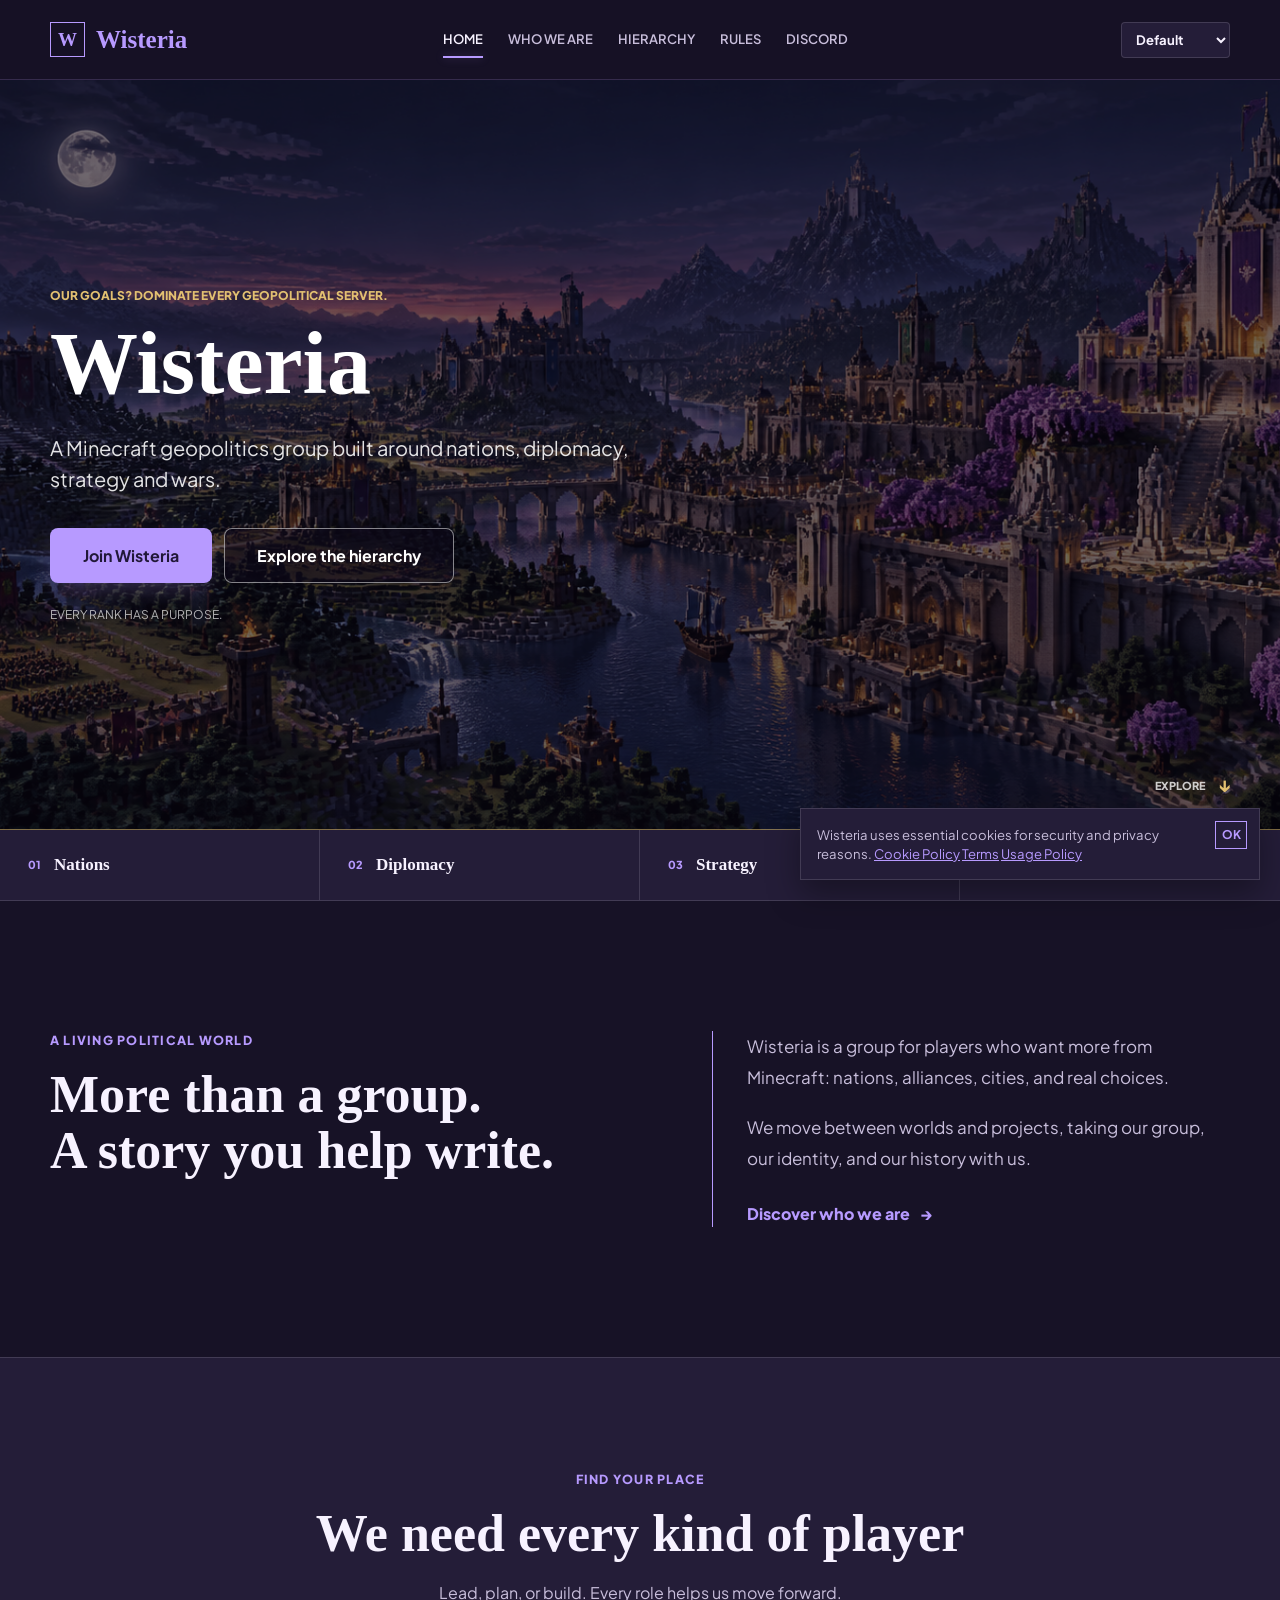
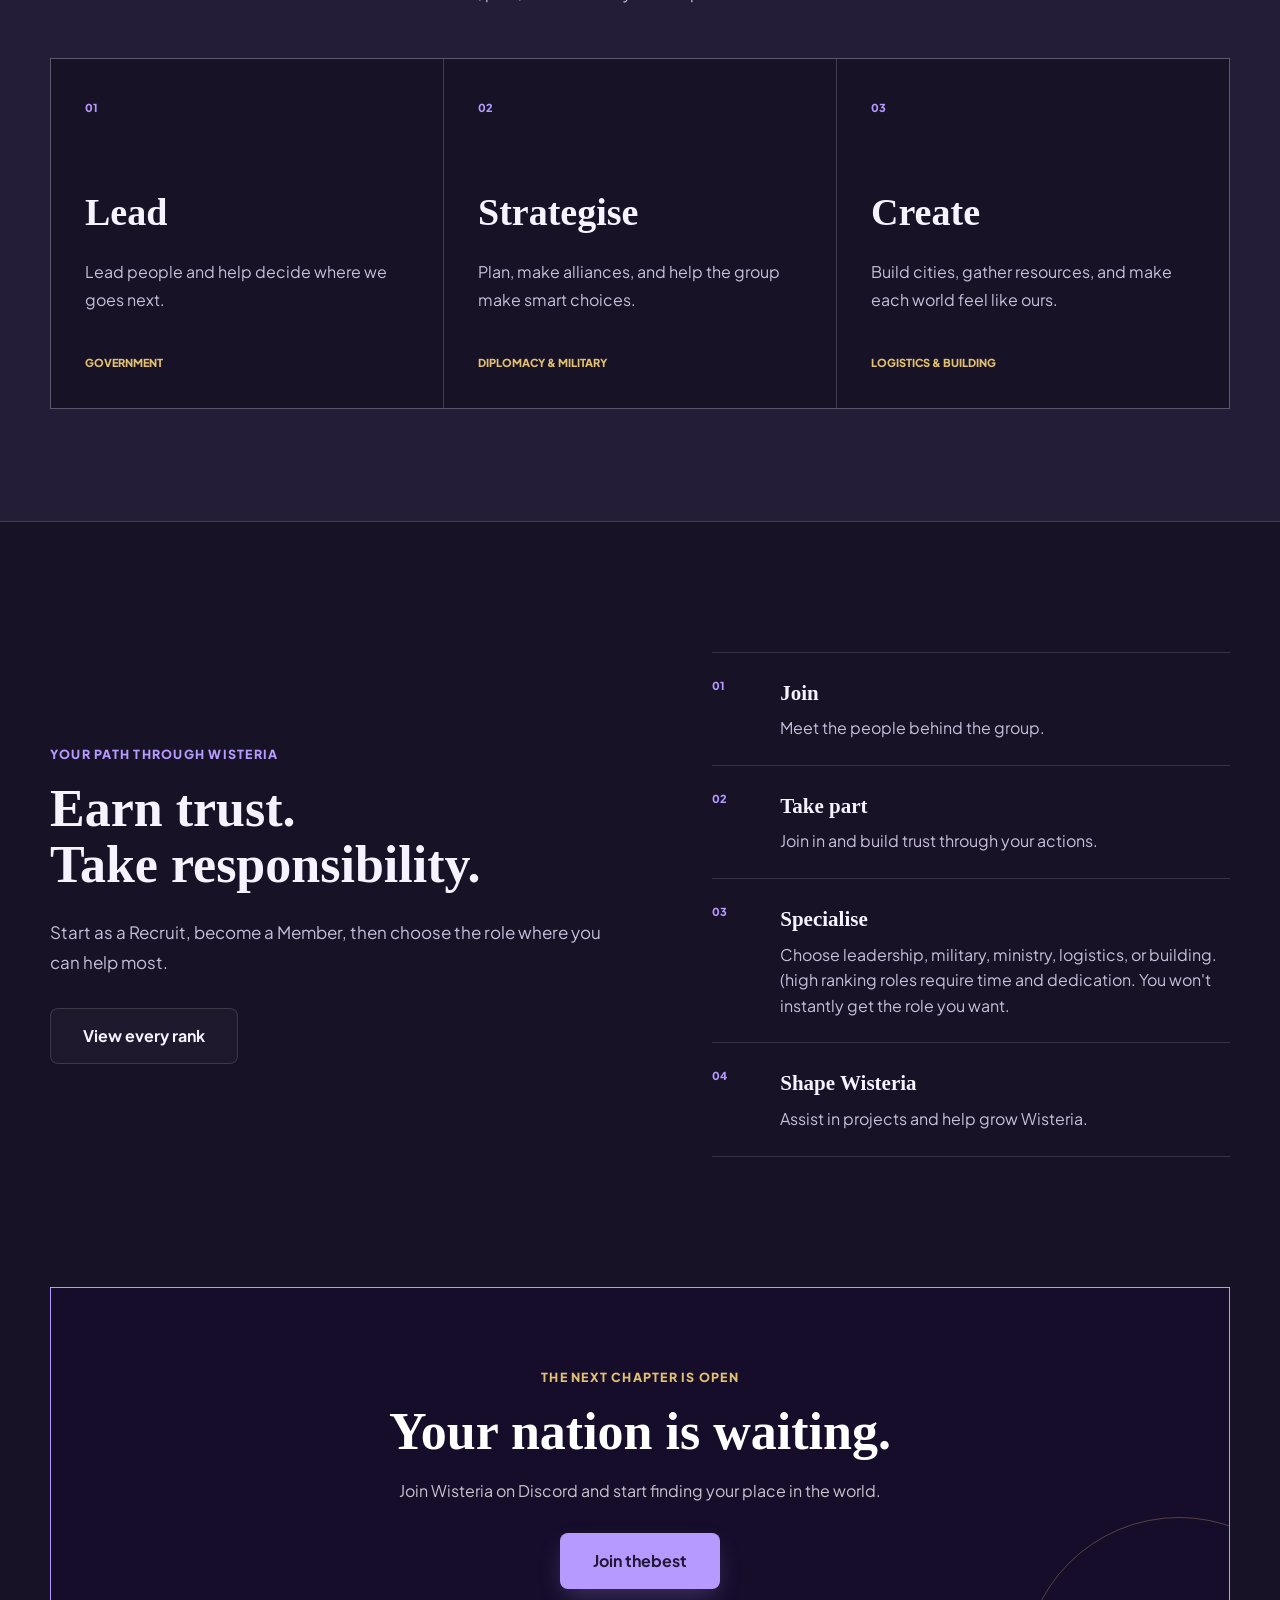
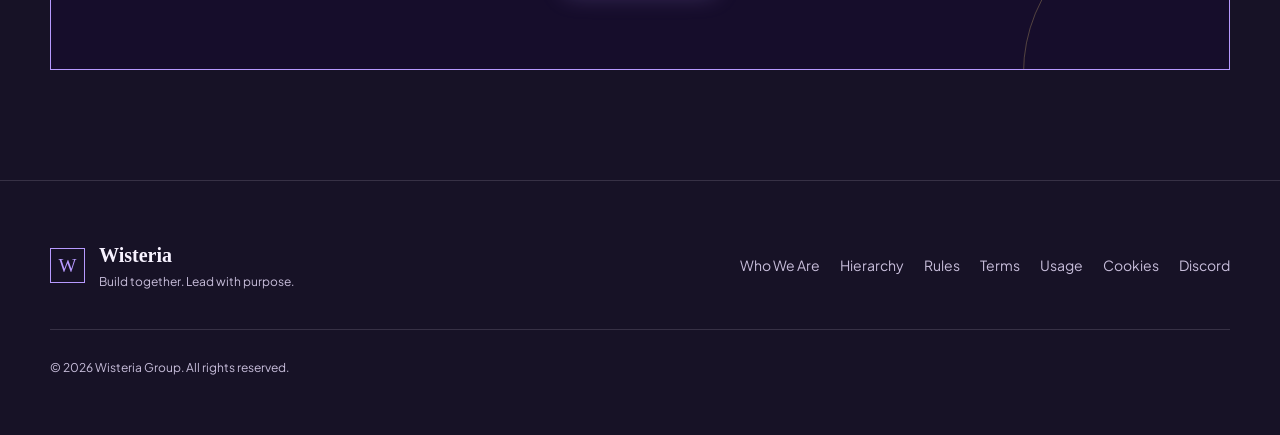
==== commit a5cceb5b: "Changed wording Made the word choice pop more." ====
--- a/index.html
+++ b/index.html
@@ -4,7 +4,7 @@
     <meta charset="UTF-8">
     <meta name="viewport" content="width=device-width, initial-scale=1.0">
     <meta name="description" content="Wisteria is a Minecraft geopolitics group built around nations, diplomacy, strategy and wars.">
-    <title>Wisteria | Minecraft Geopolitics</title>
+    <title>Wisteria | Minecraft Group</title>
     <link rel="icon" href="favicon.png">
     <link rel="preload" href="wisteriaWorld.png" as="image">
     <link rel="stylesheet" href="style.css">
@@ -25,14 +25,14 @@
 <main class="homeMain">
     <section class="homeHero" aria-labelledby="homeTitle">
         <div class="heroCopy reveal">
-            <p class="heroKicker">Build a nation. Shape the world.</p>
+            <p class="heroKicker">Our Goals? Dominate every geopolitical server.</p>
             <h1 id="homeTitle">Wisteria</h1>
             <p class="heroLead">A Minecraft geopolitics group built around nations, diplomacy, strategy and wars.</p>
             <div class="heroActions">
                 <a href="https://discord.gg/UKg8Kub9xY" class="button primary">Join Wisteria</a>
                 <a href="hierarchy.html" class="button glassButton">Explore the hierarchy</a>
             </div>
-            <p class="heroNote">Every rank has a purpose. Every decision leaves a mark.</p>
+            <p class="heroNote">Every rank has a purpose.</p>
         </div>
         <a class="scrollCue" href="#world" aria-label="Explore Wisteria">Explore <span aria-hidden="true">↓</span></a>
     </section>
@@ -59,14 +59,14 @@
     <section class="pillarSection" aria-labelledby="chooseRole">
         <div class="sectionHeading centered reveal">
             <p class="eyebrow">Find your place</p>
-            <h2 id="chooseRole">A nation needs every kind of player</h2>
-            <p>Lead, plan, or build. Every role helps the group move forward.</p>
+            <h2 id="chooseRole">We need every kind of player</h2>
+            <p>Lead, plan, or build. Every role helps us move forward.</p>
         </div>
         <div class="pillarGrid">
             <article class="pillarCard reveal">
                 <span class="pillarIndex">01</span>
                 <h3>Lead</h3>
-                <p>Lead people and help decide where Wisteria goes next.</p>
+                <p>Lead people and help decide where we goes next.</p>
                 <span class="pillarTag">Government</span>
             </article>
             <article class="pillarCard reveal">
@@ -94,8 +94,8 @@
         <ol class="pathSteps reveal">
             <li><span>01</span><div><strong>Join</strong><p>Meet the people behind the group.</p></div></li>
             <li><span>02</span><div><strong>Take part</strong><p>Join in and build trust through your actions.</p></div></li>
-            <li><span>03</span><div><strong>Specialise</strong><p>Choose leadership, military, ministry, logistics, or building.</p></div></li>
-            <li><span>04</span><div><strong>Shape Wisteria</strong><p>Lead projects and help shape the group.</p></div></li>
+            <li><span>03</span><div><strong>Specialise</strong><p>Choose leadership, military, ministry, logistics, or building. (high ranking roles require time and dedication. You won't instantly get the role you want.</p></div></li>
+            <li><span>04</span><div><strong>Shape Wisteria</strong><p>Assist in projects and help grow Wisteria.</p></div></li>
         </ol>
     </section>
 
@@ -103,12 +103,12 @@
         <p class="eyebrow">The next chapter is open</p>
         <h2>Your nation is waiting.</h2>
         <p>Join Wisteria on Discord and start finding your place in the world.</p>
-        <a href="https://discord.gg/UKg8Kub9xY" class="button primary">Enter Wisteria</a>
+        <a href="https://discord.gg/UKg8Kub9xY" class="button primary">Join the <strong>best</strong></a>
     </section>
 </main>
 
 <aside class="cookie-notice" id="cookie-notice" aria-label="Cookie notice" hidden>
-    <p>Wisteria uses essential cookies for secure sign-in and form protection. <a href="cookies.html">Cookie Policy</a> <a href="terms.html">Terms</a> <a href="usage-policy.html">Usage Policy</a></p>
+    <p>Wisteria uses essential cookies for security and privacy reasons. <a href="cookies.html">Cookie Policy</a> <a href="terms.html">Terms</a> <a href="usage-policy.html">Usage Policy</a></p>
     <button type="button" class="cookie-dismiss" data-cookie-dismiss aria-label="Dismiss cookie notice">OK</button>
 </aside>
 
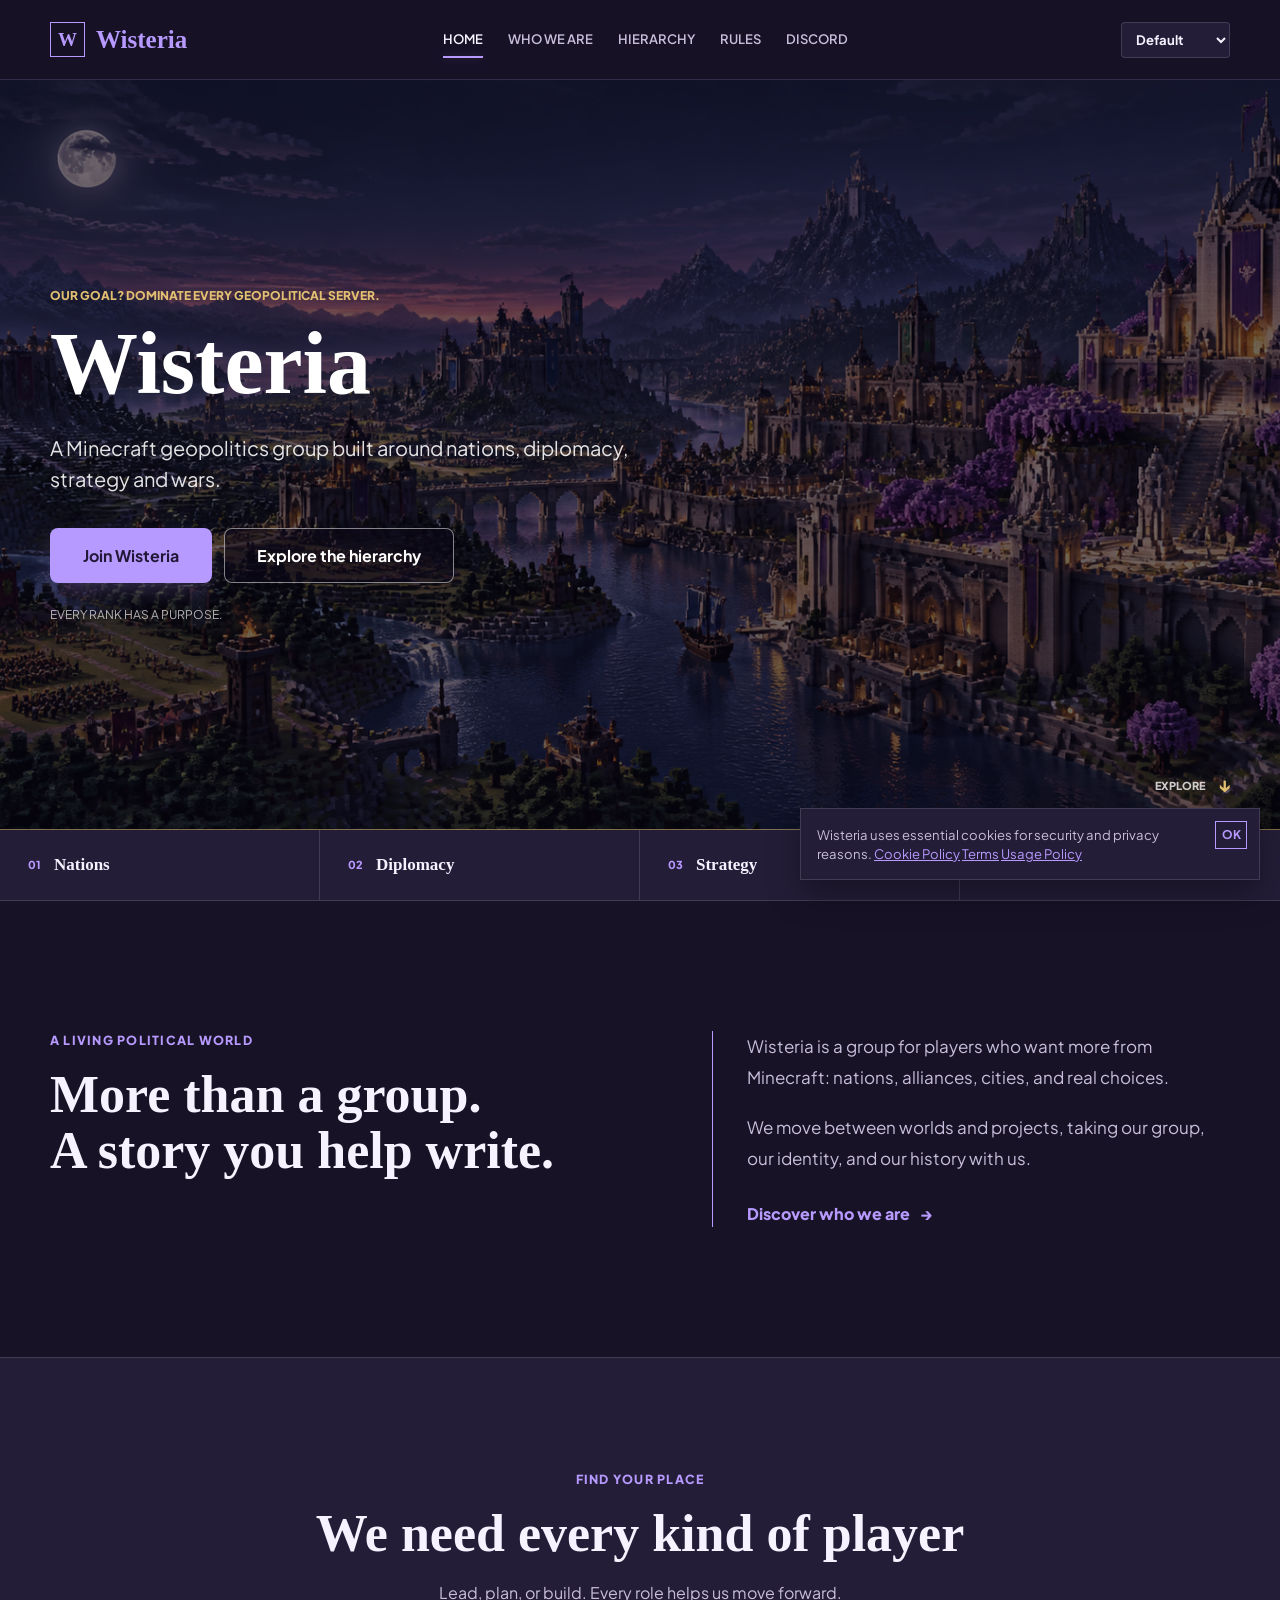
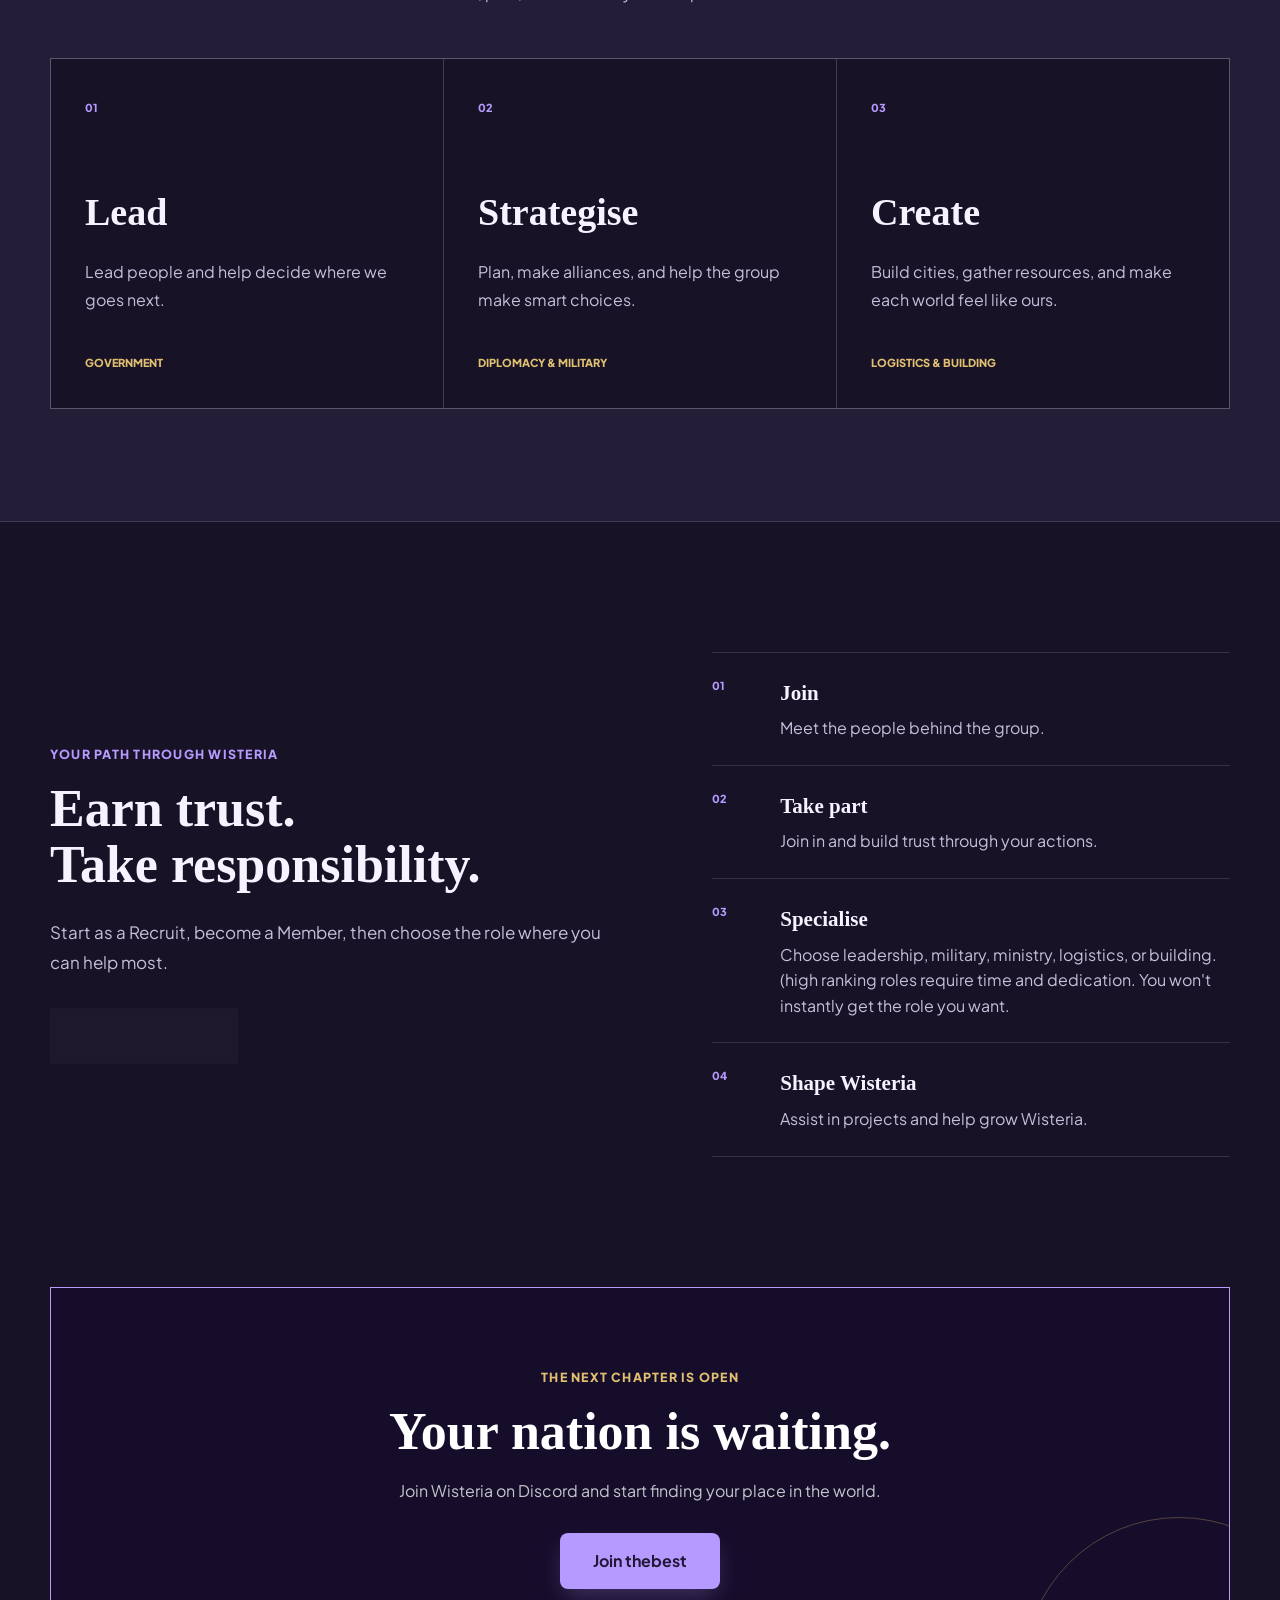
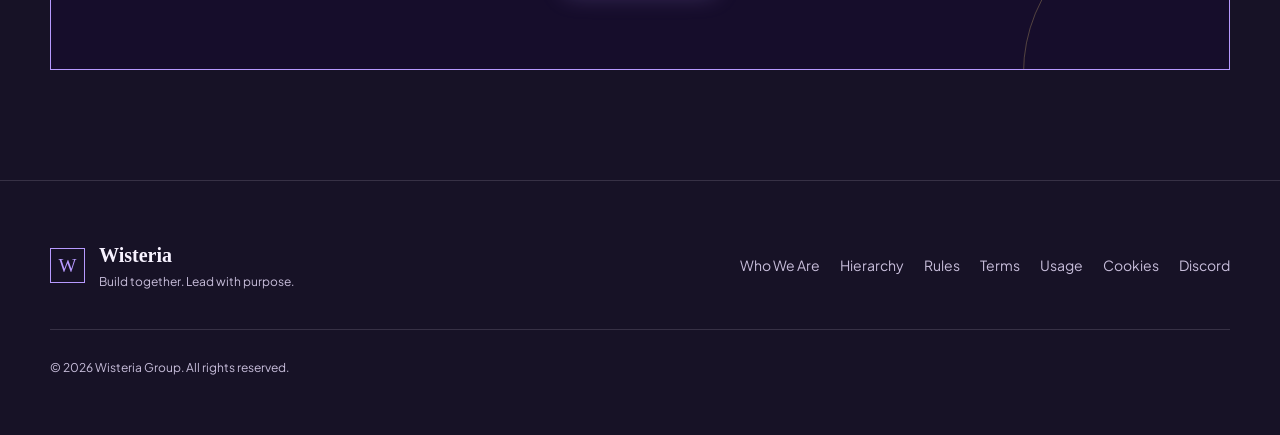
==== commit c86aa55c: "Fix grammatical error" ====
--- a/index.html
+++ b/index.html
@@ -25,7 +25,7 @@
 <main class="homeMain">
     <section class="homeHero" aria-labelledby="homeTitle">
         <div class="heroCopy reveal">
-            <p class="heroKicker">Our Goals? Dominate every geopolitical server.</p>
+            <p class="heroKicker">Our Goal? Dominate every geopolitical server.</p>
             <h1 id="homeTitle">Wisteria</h1>
             <p class="heroLead">A Minecraft geopolitics group built around nations, diplomacy, strategy and wars.</p>
             <div class="heroActions">
@@ -103,7 +103,7 @@
         <p class="eyebrow">The next chapter is open</p>
         <h2>Your nation is waiting.</h2>
         <p>Join Wisteria on Discord and start finding your place in the world.</p>
-        <a href="https://discord.gg/UKg8Kub9xY" class="button primary">Join the <strong>best</strong></a>
+        <a href="https://discord.gg/UKg8Kub9xY" class="button primary">Join the <strong> best</strong></a>
     </section>
 </main>
 
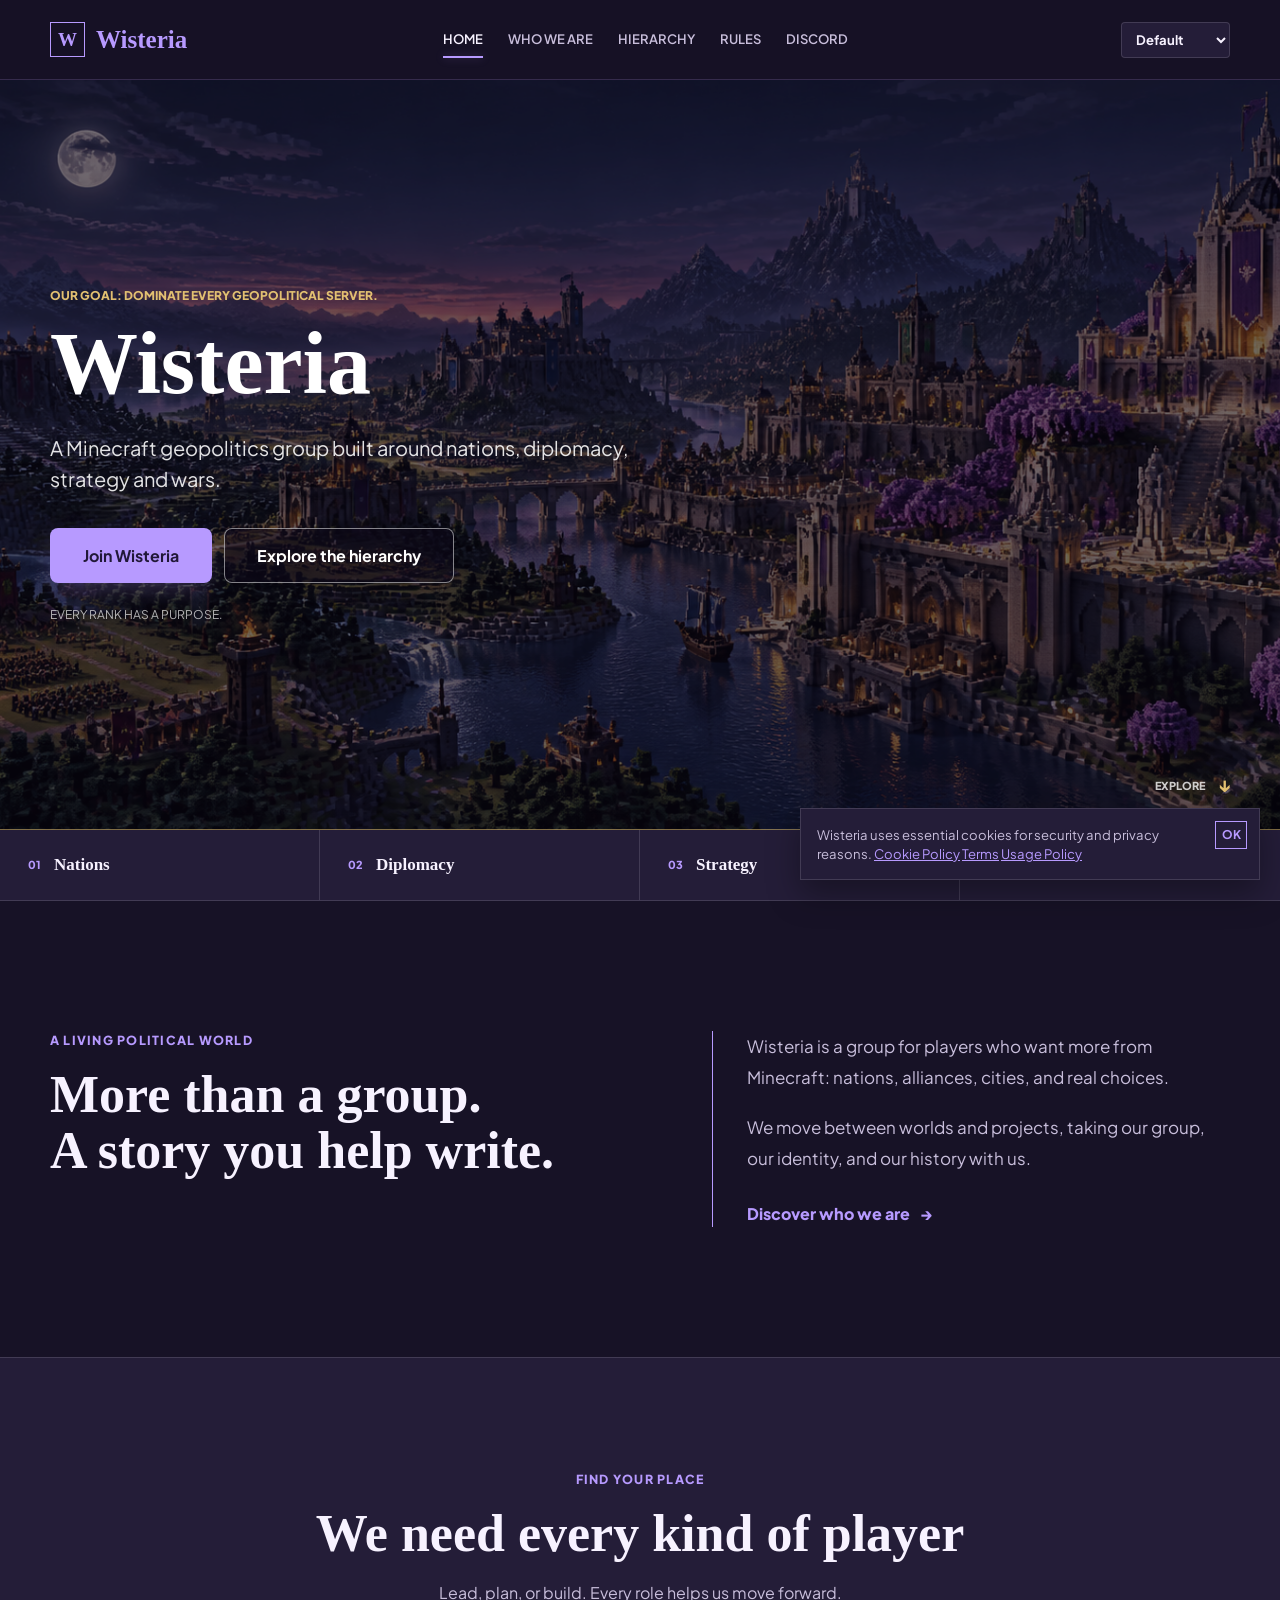
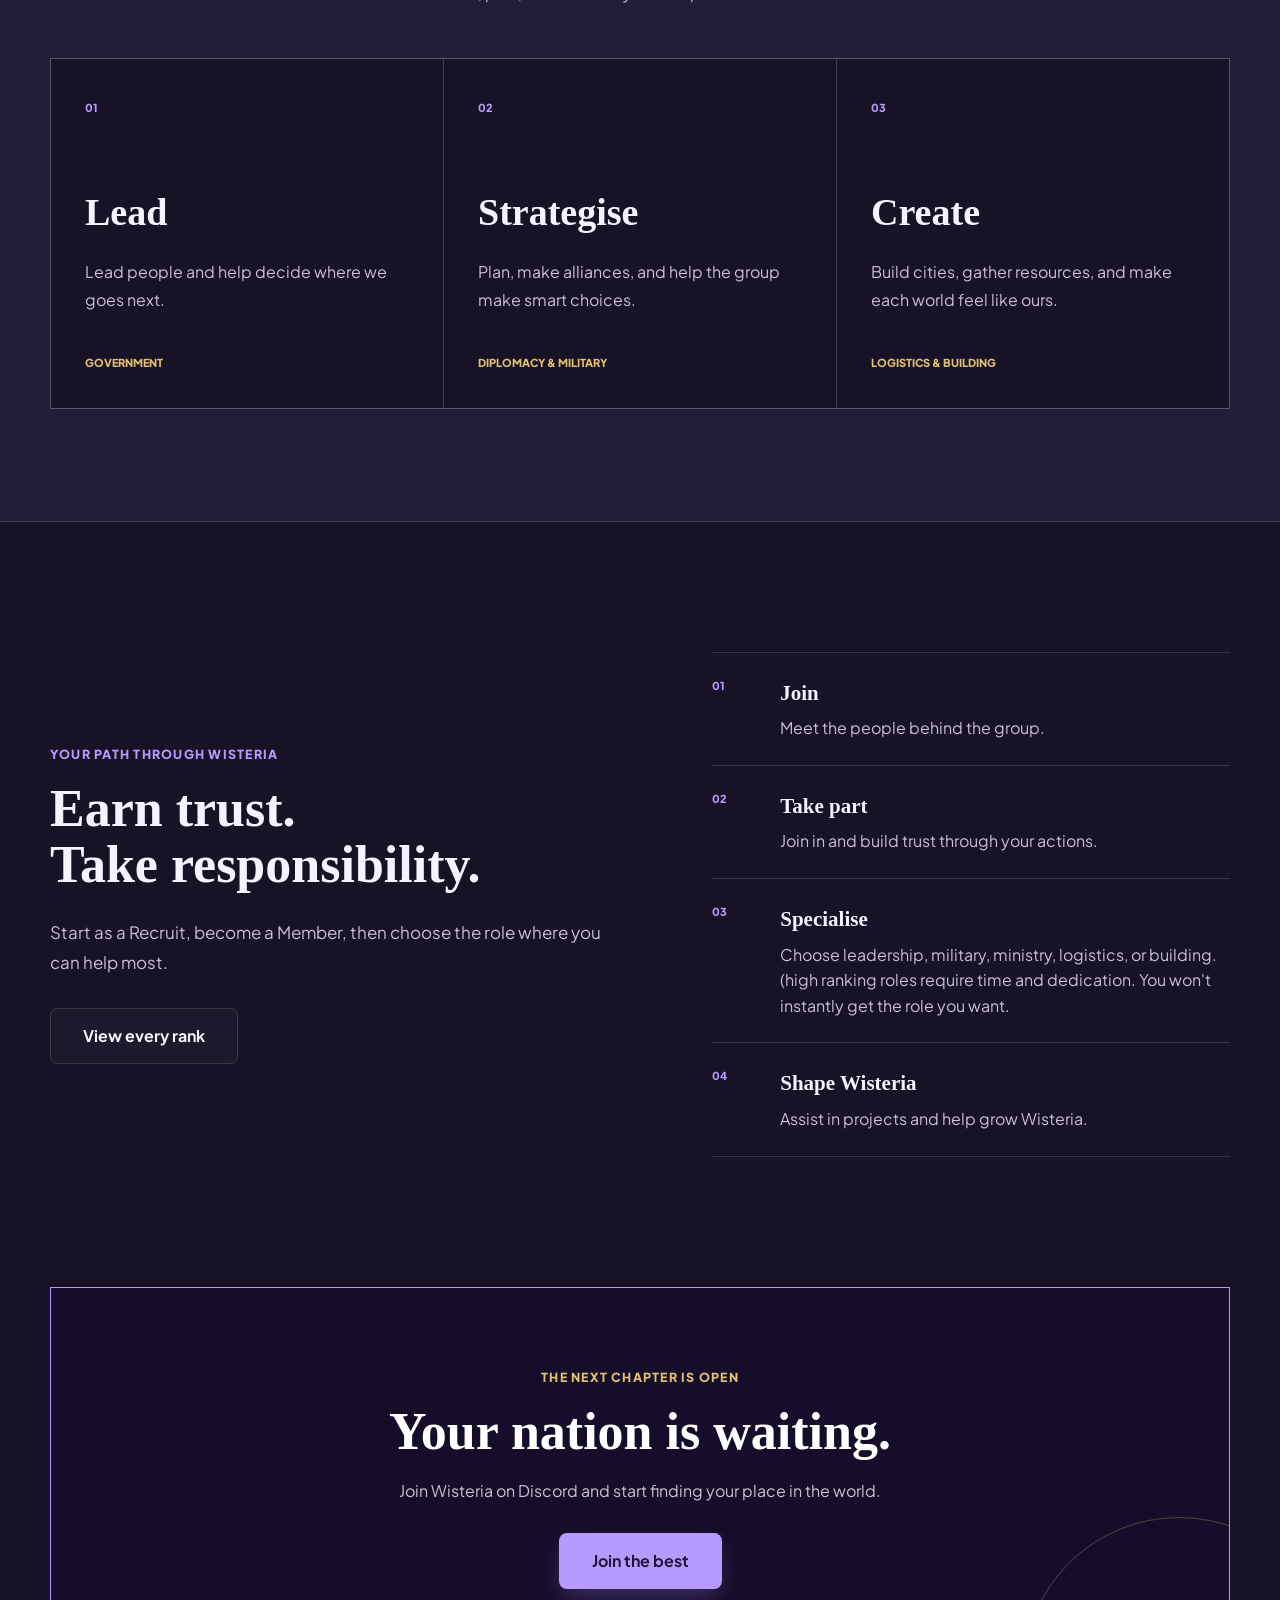
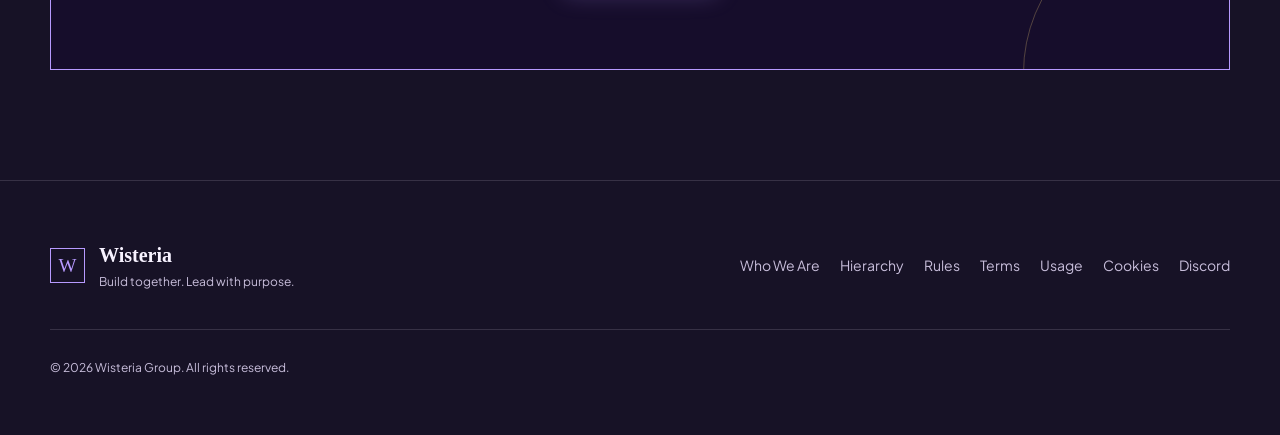
==== commit 5e54cbed: "Fix homepage wording and button spacing" ====
--- a/index.html
+++ b/index.html
@@ -25,7 +25,7 @@
 <main class="homeMain">
     <section class="homeHero" aria-labelledby="homeTitle">
         <div class="heroCopy reveal">
-            <p class="heroKicker">Our Goal? Dominate every geopolitical server.</p>
+            <p class="heroKicker">Our goal: Dominate every geopolitical server.</p>
             <h1 id="homeTitle">Wisteria</h1>
             <p class="heroLead">A Minecraft geopolitics group built around nations, diplomacy, strategy and wars.</p>
             <div class="heroActions">
@@ -103,7 +103,7 @@
         <p class="eyebrow">The next chapter is open</p>
         <h2>Your nation is waiting.</h2>
         <p>Join Wisteria on Discord and start finding your place in the world.</p>
-        <a href="https://discord.gg/UKg8Kub9xY" class="button primary">Join the <strong> best</strong></a>
+        <a href="https://discord.gg/UKg8Kub9xY" class="button primary">Join the best</a>
     </section>
 </main>
 
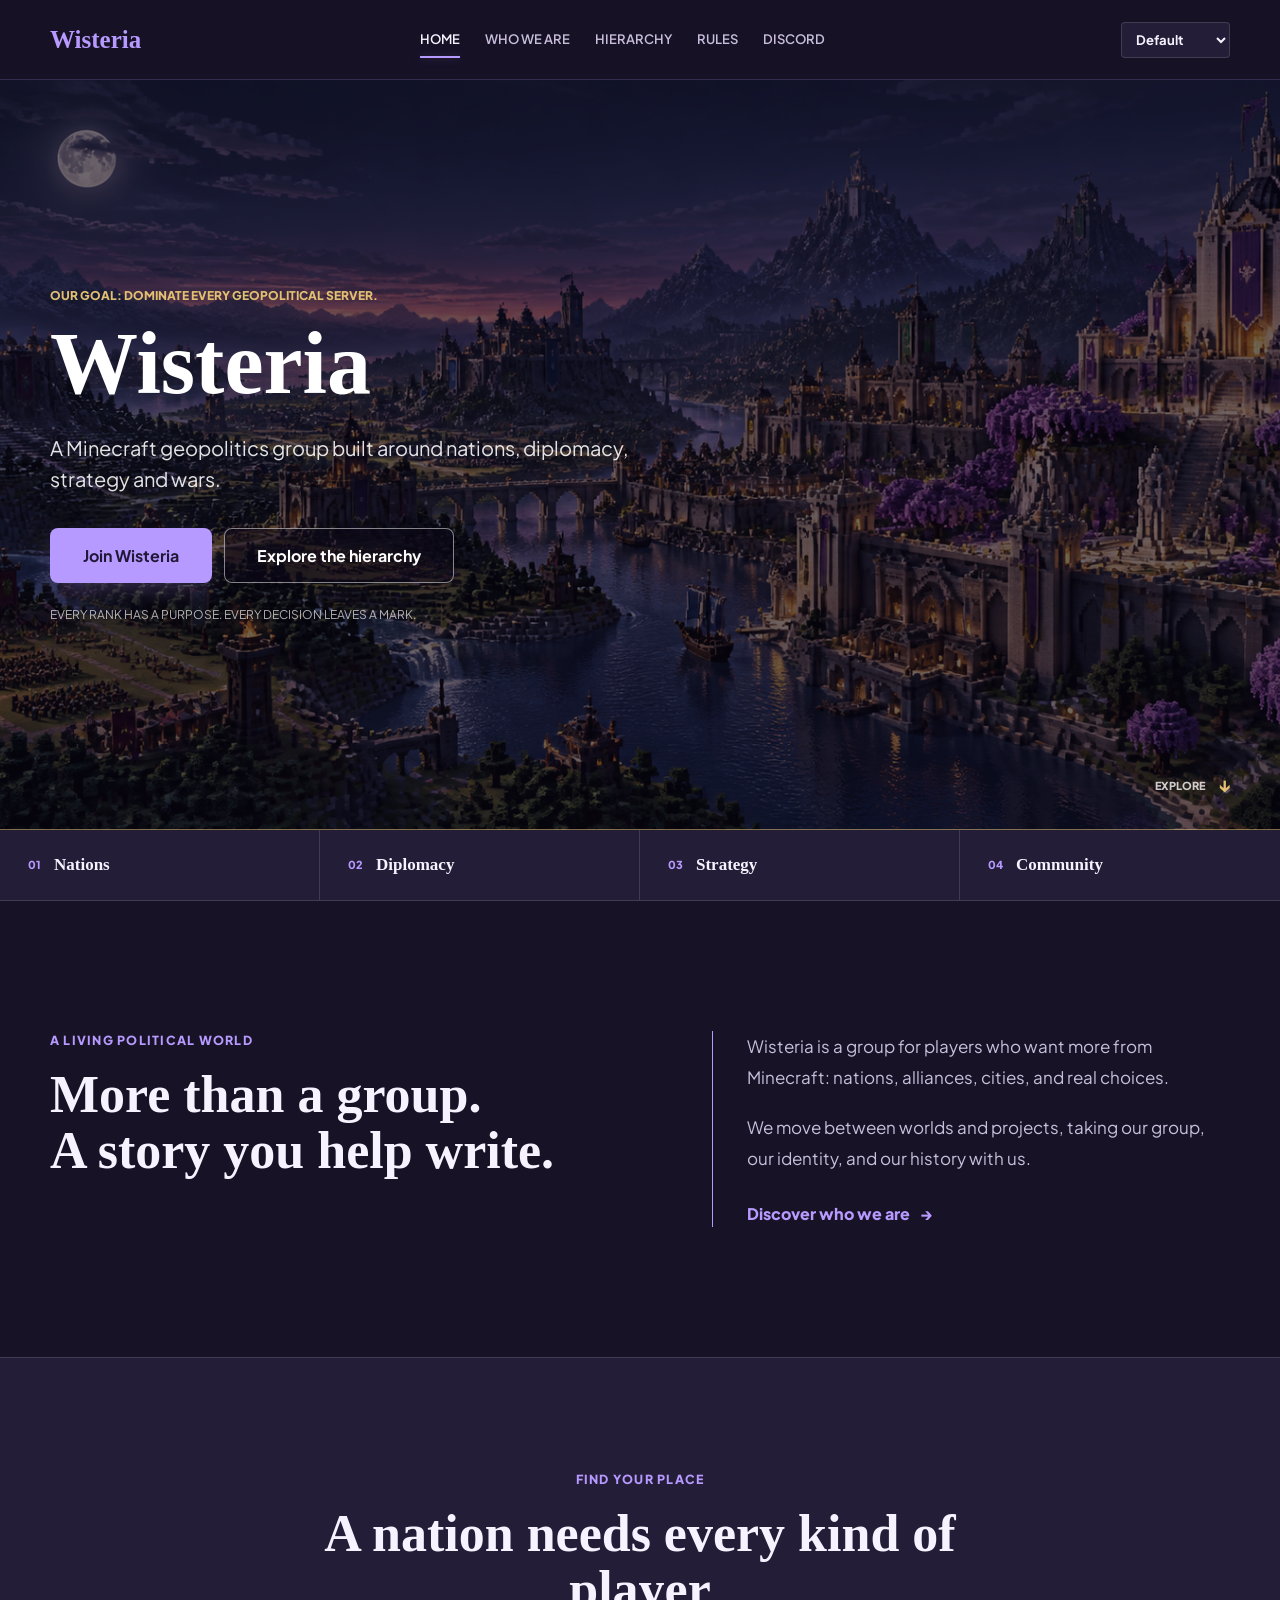
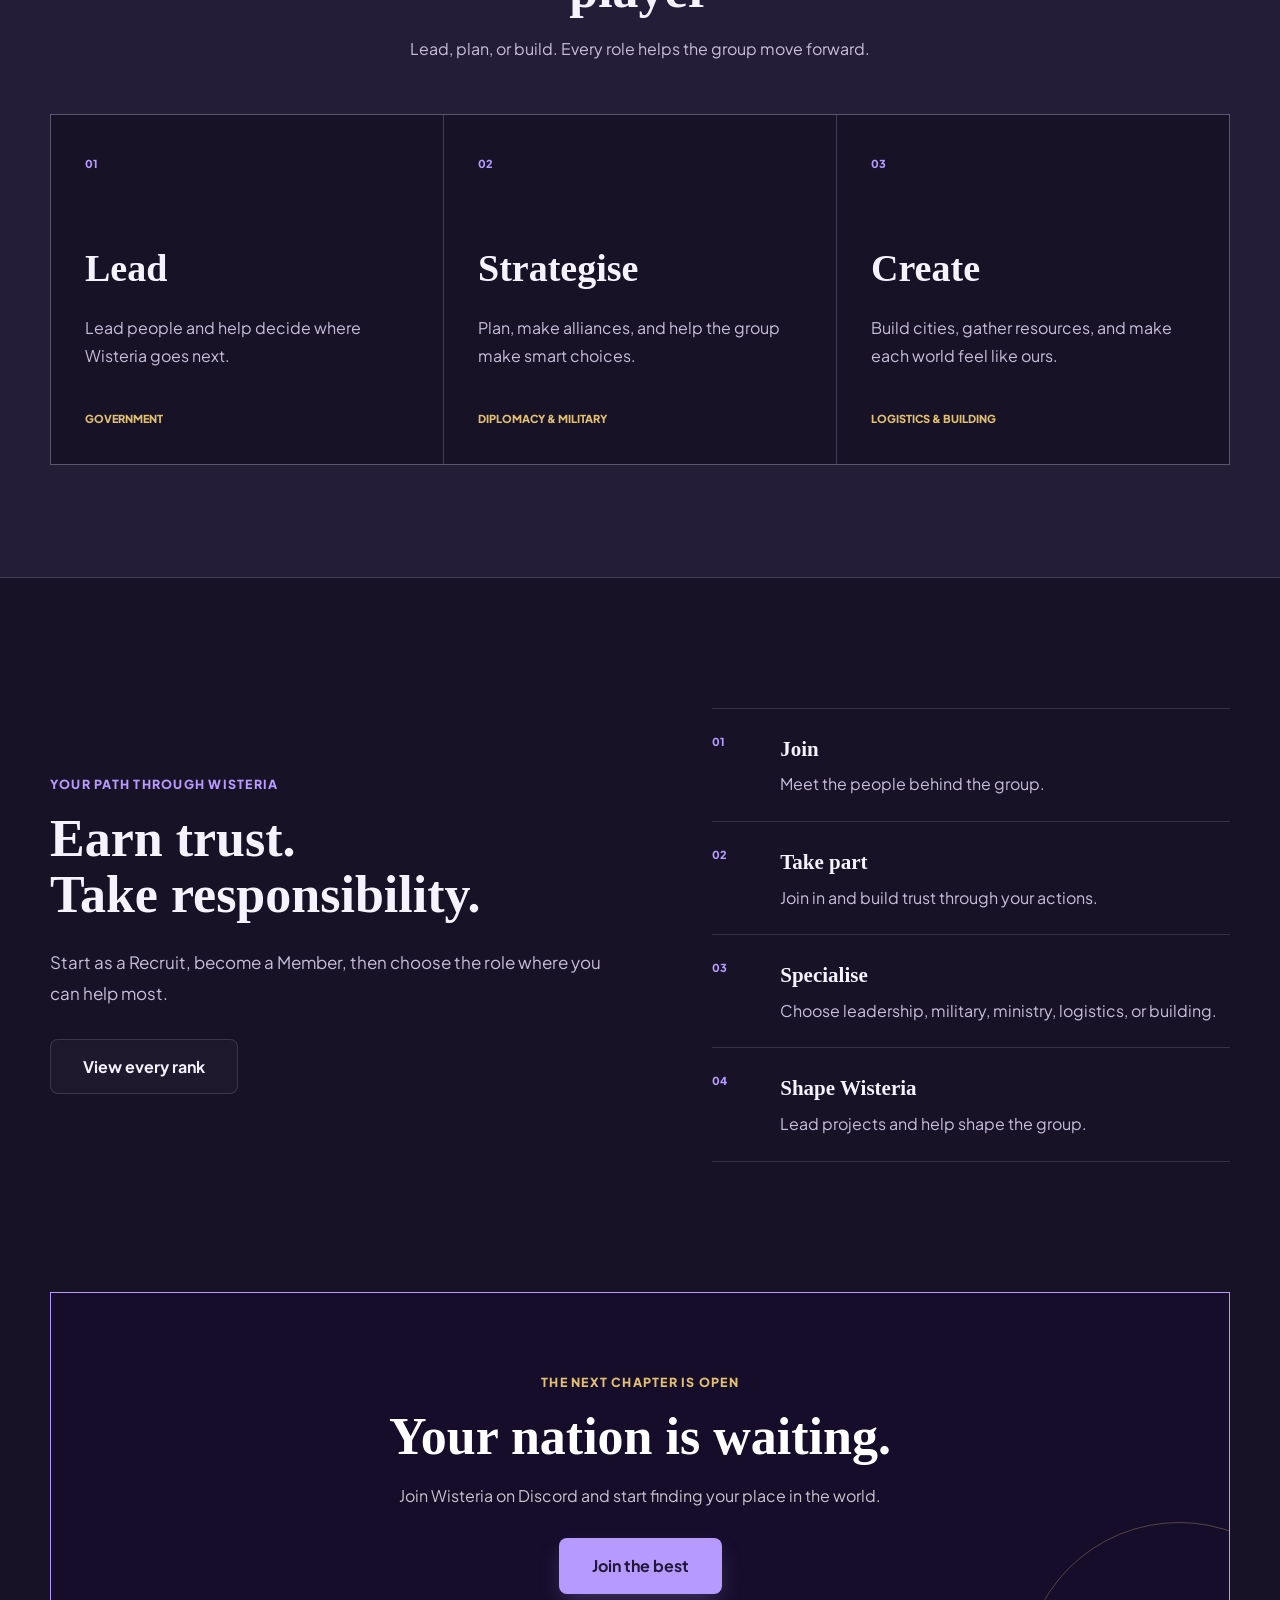
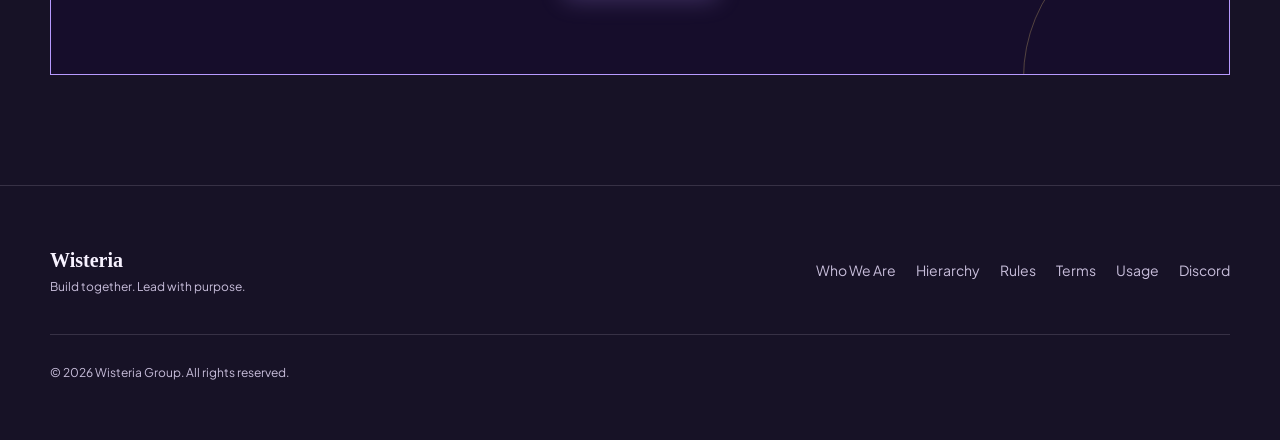
==== commit 8c8de7b1: "Simplify homepage design" ====
--- a/index.html
+++ b/index.html
@@ -4,7 +4,7 @@
     <meta charset="UTF-8">
     <meta name="viewport" content="width=device-width, initial-scale=1.0">
     <meta name="description" content="Wisteria is a Minecraft geopolitics group built around nations, diplomacy, strategy and wars.">
-    <title>Wisteria | Minecraft Group</title>
+    <title>Wisteria | Minecraft Geopolitics</title>
     <link rel="icon" href="favicon.png">
     <link rel="preload" href="wisteriaWorld.png" as="image">
     <link rel="stylesheet" href="style.css">
@@ -12,7 +12,7 @@
 </head>
 <body>
 <nav id="navbar" aria-label="Primary navigation">
-    <a class="brand" href="index.html" aria-label="Wisteria home"><span class="brandMark" aria-hidden="true">W</span><span>Wisteria</span></a>
+    <a class="brand" href="index.html" aria-label="Wisteria home">Wisteria</a>
     <div class="nav-links">
         <a href="index.html">Home</a>
         <a href="who-we-are.html">Who We Are</a>
@@ -32,7 +32,7 @@
                 <a href="https://discord.gg/UKg8Kub9xY" class="button primary">Join Wisteria</a>
                 <a href="hierarchy.html" class="button glassButton">Explore the hierarchy</a>
             </div>
-            <p class="heroNote">Every rank has a purpose.</p>
+            <p class="heroNote">Every rank has a purpose. Every decision leaves a mark.</p>
         </div>
         <a class="scrollCue" href="#world" aria-label="Explore Wisteria">Explore <span aria-hidden="true">↓</span></a>
     </section>
@@ -59,14 +59,14 @@
     <section class="pillarSection" aria-labelledby="chooseRole">
         <div class="sectionHeading centered reveal">
             <p class="eyebrow">Find your place</p>
-            <h2 id="chooseRole">We need every kind of player</h2>
-            <p>Lead, plan, or build. Every role helps us move forward.</p>
+            <h2 id="chooseRole">A nation needs every kind of player</h2>
+            <p>Lead, plan, or build. Every role helps the group move forward.</p>
         </div>
         <div class="pillarGrid">
             <article class="pillarCard reveal">
                 <span class="pillarIndex">01</span>
                 <h3>Lead</h3>
-                <p>Lead people and help decide where we goes next.</p>
+                <p>Lead people and help decide where Wisteria goes next.</p>
                 <span class="pillarTag">Government</span>
             </article>
             <article class="pillarCard reveal">
@@ -94,8 +94,8 @@
         <ol class="pathSteps reveal">
             <li><span>01</span><div><strong>Join</strong><p>Meet the people behind the group.</p></div></li>
             <li><span>02</span><div><strong>Take part</strong><p>Join in and build trust through your actions.</p></div></li>
-            <li><span>03</span><div><strong>Specialise</strong><p>Choose leadership, military, ministry, logistics, or building. (high ranking roles require time and dedication. You won't instantly get the role you want.</p></div></li>
-            <li><span>04</span><div><strong>Shape Wisteria</strong><p>Assist in projects and help grow Wisteria.</p></div></li>
+            <li><span>03</span><div><strong>Specialise</strong><p>Choose leadership, military, ministry, logistics, or building.</p></div></li>
+            <li><span>04</span><div><strong>Shape Wisteria</strong><p>Lead projects and help shape the group.</p></div></li>
         </ol>
     </section>
 
@@ -107,20 +107,14 @@
     </section>
 </main>
 
-<aside class="cookie-notice" id="cookie-notice" aria-label="Cookie notice" hidden>
-    <p>Wisteria uses essential cookies for security and privacy reasons. <a href="cookies.html">Cookie Policy</a> <a href="terms.html">Terms</a> <a href="usage-policy.html">Usage Policy</a></p>
-    <button type="button" class="cookie-dismiss" data-cookie-dismiss aria-label="Dismiss cookie notice">OK</button>
-</aside>
-
 <footer class="siteFooter">
-    <div class="footerBrand"><span class="brandMark" aria-hidden="true">W</span><div><strong>Wisteria</strong><p>Build together. Lead with purpose.</p></div></div>
+    <div class="footerBrand"><div><strong>Wisteria</strong><p>Build together. Lead with purpose.</p></div></div>
     <div class="footer-links">
         <a href="who-we-are.html">Who We Are</a>
         <a href="hierarchy.html">Hierarchy</a>
         <a href="rules.html">Rules</a>
         <a href="terms.html">Terms</a>
         <a href="usage-policy.html">Usage</a>
-        <a href="cookies.html">Cookies</a>
         <a href="https://discord.gg/UKg8Kub9xY">Discord</a>
     </div>
     <p class="footerMeta">&copy; 2026 Wisteria Group. All rights reserved.</p>
--- a/style.css
+++ b/style.css
@@ -6,7 +6,7 @@
     --bg-accent: #31264b;
     --text-primary: #f7f2ff;
     --text-secondary: #c8bedb;
-    --accent: #b79aff;
+    --accent: #b79aff; 
     --accent-hover: #d1c0ff;
     --accent-glow: rgba(183, 154, 255, 0.28);
     --border: rgba(247, 242, 255, 0.14);
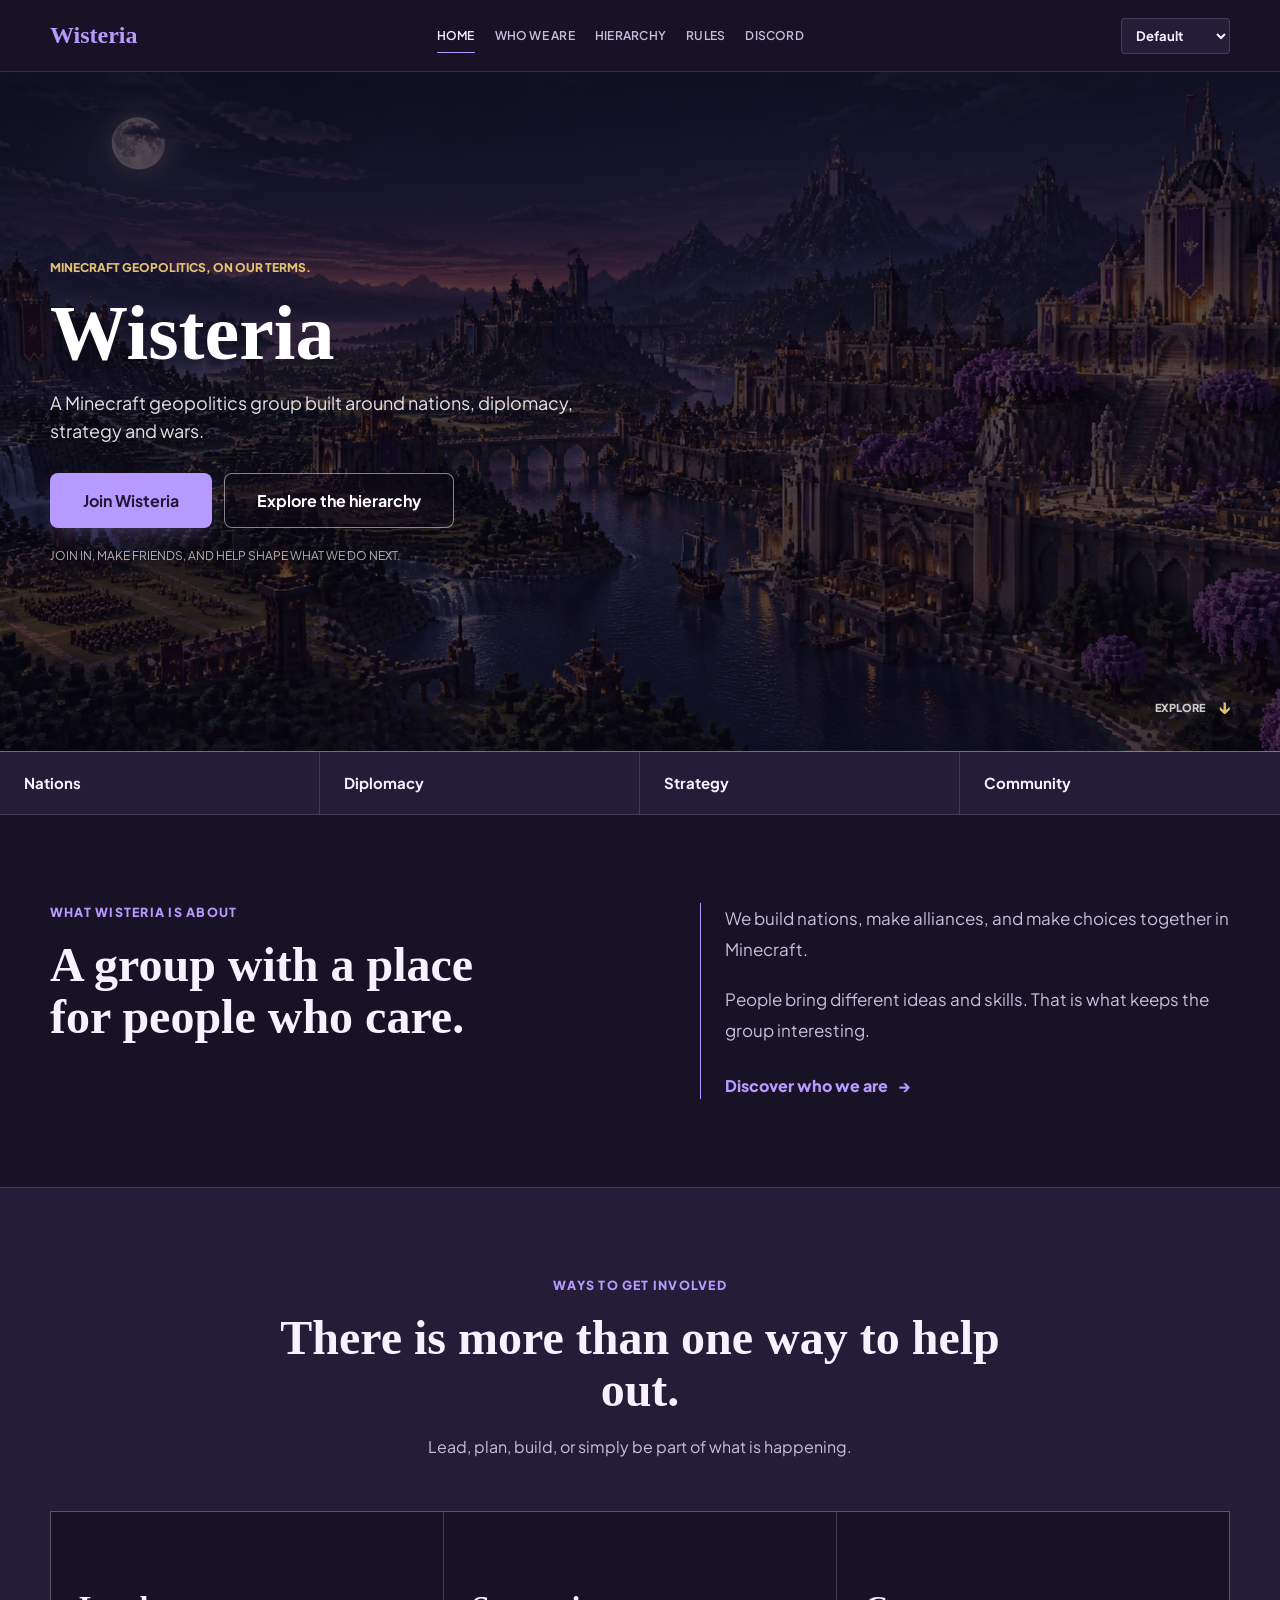
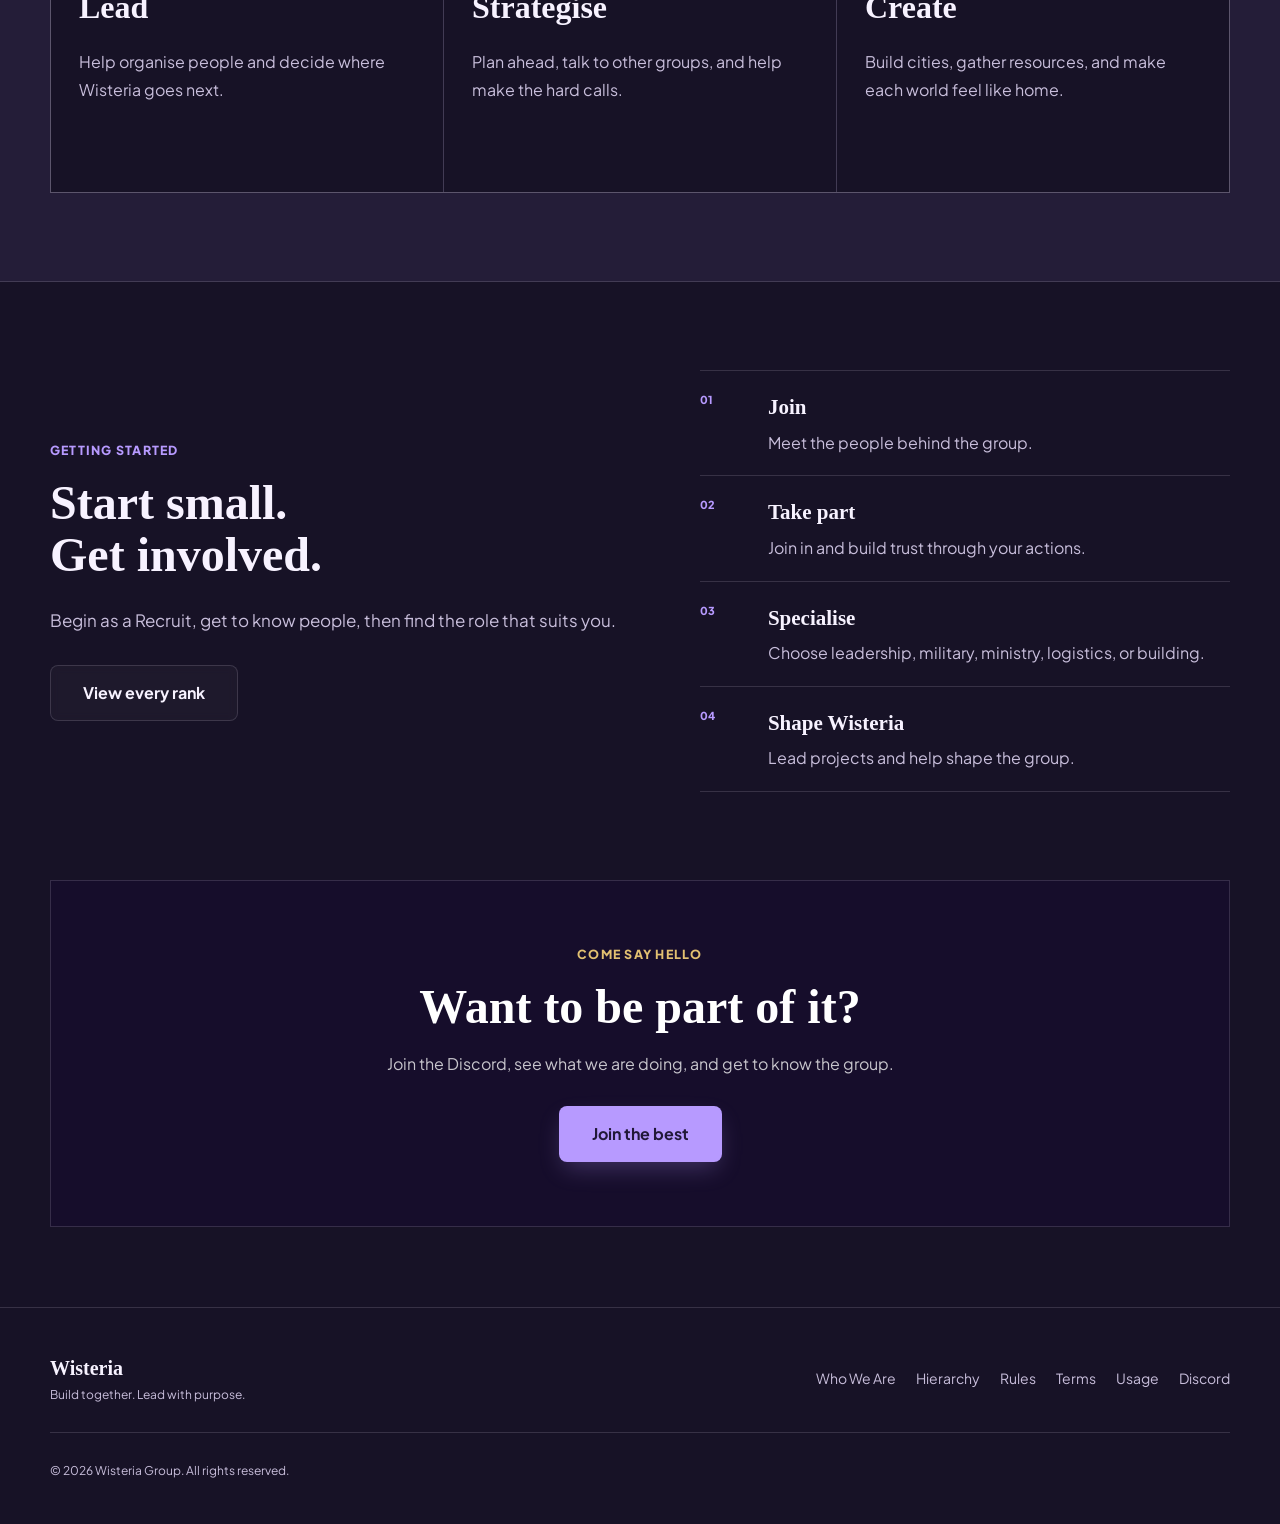
==== commit cfb8c15e: "Use more natural homepage copy Reorganized sections and updated content for clarity and engagement." ====
--- a/index.html
+++ b/index.html
@@ -14,112 +14,18 @@
 <nav id="navbar" aria-label="Primary navigation">
     <a class="brand" href="index.html" aria-label="Wisteria home">Wisteria</a>
     <div class="nav-links">
-        <a href="index.html">Home</a>
-        <a href="who-we-are.html">Who We Are</a>
-        <a href="hierarchy.html">Hierarchy</a>
-        <a href="rules.html">Rules</a>
-        <a href="https://discord.gg/UKg8Kub9xY">Discord</a>
+        <a href="index.html">Home</a><a href="who-we-are.html">Who We Are</a><a href="hierarchy.html">Hierarchy</a><a href="rules.html">Rules</a><a href="https://discord.gg/UKg8Kub9xY">Discord</a>
     </div>
 </nav>
-
 <main class="homeMain">
-    <section class="homeHero" aria-labelledby="homeTitle">
-        <div class="heroCopy reveal">
-            <p class="heroKicker">Our goal: Dominate every geopolitical server.</p>
-            <h1 id="homeTitle">Wisteria</h1>
-            <p class="heroLead">A Minecraft geopolitics group built around nations, diplomacy, strategy and wars.</p>
-            <div class="heroActions">
-                <a href="https://discord.gg/UKg8Kub9xY" class="button primary">Join Wisteria</a>
-                <a href="hierarchy.html" class="button glassButton">Explore the hierarchy</a>
-            </div>
-            <p class="heroNote">Every rank has a purpose. Every decision leaves a mark.</p>
-        </div>
-        <a class="scrollCue" href="#world" aria-label="Explore Wisteria">Explore <span aria-hidden="true">↓</span></a>
-    </section>
-
-    <section class="signalBar" aria-label="Wisteria focus areas">
-        <div><span>01</span><strong>Nations</strong></div>
-        <div><span>02</span><strong>Diplomacy</strong></div>
-        <div><span>03</span><strong>Strategy</strong></div>
-        <div><span>04</span><strong>Community</strong></div>
-    </section>
-
-    <section class="storyBand" id="world">
-        <div class="sectionHeading reveal">
-            <p class="eyebrow">A living political world</p>
-            <h2>More than a group.<br>A story you help write.</h2>
-        </div>
-        <div class="storyCopy reveal">
-            <p>Wisteria is a group for players who want more from Minecraft: nations, alliances, cities, and real choices.</p>
-            <p>We move between worlds and projects, taking our group, our identity, and our history with us.</p>
-            <a class="textLink" href="who-we-are.html">Discover who we are <span aria-hidden="true">→</span></a>
-        </div>
-    </section>
-
-    <section class="pillarSection" aria-labelledby="chooseRole">
-        <div class="sectionHeading centered reveal">
-            <p class="eyebrow">Find your place</p>
-            <h2 id="chooseRole">A nation needs every kind of player</h2>
-            <p>Lead, plan, or build. Every role helps the group move forward.</p>
-        </div>
-        <div class="pillarGrid">
-            <article class="pillarCard reveal">
-                <span class="pillarIndex">01</span>
-                <h3>Lead</h3>
-                <p>Lead people and help decide where Wisteria goes next.</p>
-                <span class="pillarTag">Government</span>
-            </article>
-            <article class="pillarCard reveal">
-                <span class="pillarIndex">02</span>
-                <h3>Strategise</h3>
-                <p>Plan, make alliances, and help the group make smart choices.</p>
-                <span class="pillarTag">Diplomacy & Military</span>
-            </article>
-            <article class="pillarCard reveal">
-                <span class="pillarIndex">03</span>
-                <h3>Create</h3>
-                <p>Build cities, gather resources, and make each world feel like ours.</p>
-                <span class="pillarTag">Logistics & Building</span>
-            </article>
-        </div>
-    </section>
-
-    <section class="pathBand" aria-labelledby="pathTitle">
-        <div class="pathIntro reveal">
-            <p class="eyebrow">Your path through Wisteria</p>
-            <h2 id="pathTitle">Earn trust.<br>Take responsibility.</h2>
-            <p>Start as a Recruit, become a Member, then choose the role where you can help most.</p>
-            <a class="button secondary" href="hierarchy.html">View every rank</a>
-        </div>
-        <ol class="pathSteps reveal">
-            <li><span>01</span><div><strong>Join</strong><p>Meet the people behind the group.</p></div></li>
-            <li><span>02</span><div><strong>Take part</strong><p>Join in and build trust through your actions.</p></div></li>
-            <li><span>03</span><div><strong>Specialise</strong><p>Choose leadership, military, ministry, logistics, or building.</p></div></li>
-            <li><span>04</span><div><strong>Shape Wisteria</strong><p>Lead projects and help shape the group.</p></div></li>
-        </ol>
-    </section>
-
-    <section class="joinBand reveal">
-        <p class="eyebrow">The next chapter is open</p>
-        <h2>Your nation is waiting.</h2>
-        <p>Join Wisteria on Discord and start finding your place in the world.</p>
-        <a href="https://discord.gg/UKg8Kub9xY" class="button primary">Join the best</a>
-    </section>
+<section class="homeHero" aria-labelledby="homeTitle"><div class="heroCopy reveal"><p class="heroKicker">Minecraft geopolitics, on our terms.</p><h1 id="homeTitle">Wisteria</h1><p class="heroLead">A Minecraft geopolitics group built around nations, diplomacy, strategy and wars.</p><div class="heroActions"><a href="https://discord.gg/UKg8Kub9xY" class="button primary">Join Wisteria</a><a href="hierarchy.html" class="button glassButton">Explore the hierarchy</a></div><p class="heroNote">Join in, make friends, and help shape what we do next.</p></div><a class="scrollCue" href="#world" aria-label="Explore Wisteria">Explore <span aria-hidden="true">↓</span></a></section>
+<section class="signalBar" aria-label="Wisteria focus areas"><div><strong>Nations</strong></div><div><strong>Diplomacy</strong></div><div><strong>Strategy</strong></div><div><strong>Community</strong></div></section>
+<section class="storyBand" id="world"><div class="sectionHeading reveal"><p class="eyebrow">What Wisteria is about</p><h2>A group with a place<br>for people who care.</h2></div><div class="storyCopy reveal"><p>We build nations, make alliances, and make choices together in Minecraft.</p><p>People bring different ideas and skills. That is what keeps the group interesting.</p><a class="textLink" href="who-we-are.html">Discover who we are <span aria-hidden="true">→</span></a></div></section>
+<section class="pillarSection" aria-labelledby="chooseRole"><div class="sectionHeading centered reveal"><p class="eyebrow">Ways to get involved</p><h2 id="chooseRole">There is more than one way to help out.</h2><p>Lead, plan, build, or simply be part of what is happening.</p></div><div class="pillarGrid"><article class="pillarCard reveal"><h3>Lead</h3><p>Help organise people and decide where Wisteria goes next.</p></article><article class="pillarCard reveal"><h3>Strategise</h3><p>Plan ahead, talk to other groups, and help make the hard calls.</p></article><article class="pillarCard reveal"><h3>Create</h3><p>Build cities, gather resources, and make each world feel like home.</p></article></div></section>
+<section class="pathBand" aria-labelledby="pathTitle"><div class="pathIntro reveal"><p class="eyebrow">Getting started</p><h2 id="pathTitle">Start small.<br>Get involved.</h2><p>Begin as a Recruit, get to know people, then find the role that suits you.</p><a class="button secondary" href="hierarchy.html">View every rank</a></div><ol class="pathSteps reveal"><li><span>01</span><div><strong>Join</strong><p>Meet the people behind the group.</p></div></li><li><span>02</span><div><strong>Take part</strong><p>Join in and build trust through your actions.</p></div></li><li><span>03</span><div><strong>Specialise</strong><p>Choose leadership, military, ministry, logistics, or building.</p></div></li><li><span>04</span><div><strong>Shape Wisteria</strong><p>Lead projects and help shape the group.</p></div></li></ol></section>
+<section class="joinBand reveal"><p class="eyebrow">Come say hello</p><h2>Want to be part of it?</h2><p>Join the Discord, see what we are doing, and get to know the group.</p><a href="https://discord.gg/UKg8Kub9xY" class="button primary">Join the best</a></section>
 </main>
-
-<footer class="siteFooter">
-    <div class="footerBrand"><div><strong>Wisteria</strong><p>Build together. Lead with purpose.</p></div></div>
-    <div class="footer-links">
-        <a href="who-we-are.html">Who We Are</a>
-        <a href="hierarchy.html">Hierarchy</a>
-        <a href="rules.html">Rules</a>
-        <a href="terms.html">Terms</a>
-        <a href="usage-policy.html">Usage</a>
-        <a href="https://discord.gg/UKg8Kub9xY">Discord</a>
-    </div>
-    <p class="footerMeta">&copy; 2026 Wisteria Group. All rights reserved.</p>
-</footer>
-
+<footer class="siteFooter"><div class="footerBrand"><div><strong>Wisteria</strong><p>Build together. Lead with purpose.</p></div></div><div class="footer-links"><a href="who-we-are.html">Who We Are</a><a href="hierarchy.html">Hierarchy</a><a href="rules.html">Rules</a><a href="terms.html">Terms</a><a href="usage-policy.html">Usage</a><a href="https://discord.gg/UKg8Kub9xY">Discord</a></div><p class="footerMeta">&copy; 2026 Wisteria Group. All rights reserved.</p></footer>
 <script src="script.js" data-cfasync="false"></script>
 </body>
 </html>
--- a/decked.css
+++ b/decked.css
@@ -569,3 +569,47 @@
     .pillarSection { padding-inline: 16px; }
     .siteFooter { padding-inline: 16px; }
 }
+
+/* Simpler, calmer public presentation */
+body { transition: none; }
+nav { height: 72px; background-color: var(--bg-primary); backdrop-filter: none; -webkit-backdrop-filter: none; }
+nav.scrolled { height: 72px; background-color: var(--bg-primary); }
+nav .brand { gap: 0; font-size: 24px; }
+nav .brand:hover { color: var(--accent); transform: none; }
+nav .nav-links { gap: 20px; }
+nav .nav-links a { font-size: 12px; letter-spacing: .02em; }
+nav a::after { height: 1px; box-shadow: none; }
+.homeMain { margin-top: 72px; }
+.homeHero { min-height: min(680px, calc(100vh - 72px)); padding-block: 64px; }
+.homeHero::before { animation: none; background-color: rgba(10, 6, 19, .7); }
+.homeHero h1 { font-size: clamp(56px, 7vw, 78px); }
+.heroLead { max-width: 540px; margin-top: 20px; font-size: 18px; }
+.heroActions { margin-top: 28px; }
+.heroNote { margin-top: 18px; }
+.scrollCue span { animation: none; }
+.signalBar div { min-height: 62px; padding: 14px 24px; }
+.signalBar div:hover { background-color: var(--bg-secondary); }
+.signalBar strong { font-family: inherit; font-size: 15px; }
+.storyBand, .pathBand { gap: 64px; padding-block: 88px; }
+.sectionHeading h2, .pathIntro h2, .joinBand h2 { font-size: clamp(34px, 4vw, 48px); }
+.storyCopy { padding-left: 24px; }
+.pillarSection { padding-block: 88px; }
+.pillarCard { min-height: 280px; padding: 28px; transition: background-color .2s ease; }
+.pillarCard:hover { background-color: var(--bg-primary); transform: none; }
+.pillarCard h3 { margin-top: 42px; font-size: 32px; }
+.pillarTag { margin-top: 26px; }
+.pathSteps li { padding-block: 20px; }
+.pathSteps li:hover { padding-left: 0; background-color: transparent; }
+.joinBand { margin-bottom: 80px; padding: 64px 36px; border-color: var(--border); }
+.joinBand::after { display: none; }
+.siteFooter { gap: 28px 48px; padding-block: 44px; }
+.footerBrand { gap: 0; }
+.pageHero, .page-intro { padding-block: 58px 48px; }
+.pageHero h1, .page-intro h1, .legal-page h1 { font-size: clamp(42px, 5vw, 56px); }
+.card:hover, .rule-item:hover { box-shadow: none; }
+.rule-item::before { display: none; }
+.hierarchy-branch:hover { border-color: var(--border); transform: none; }
+.legal-page section:hover { padding-left: 0; background-color: transparent; }
+.reveal { transform: translateY(14px); }
+.homeHero .heroCopy.active { animation: none; }
+@media (max-width: 768px) { nav, nav.scrolled { height: 66px; } .homeMain { margin-top: 66px; } .homeHero { min-height: calc(100svh - 66px); } }
